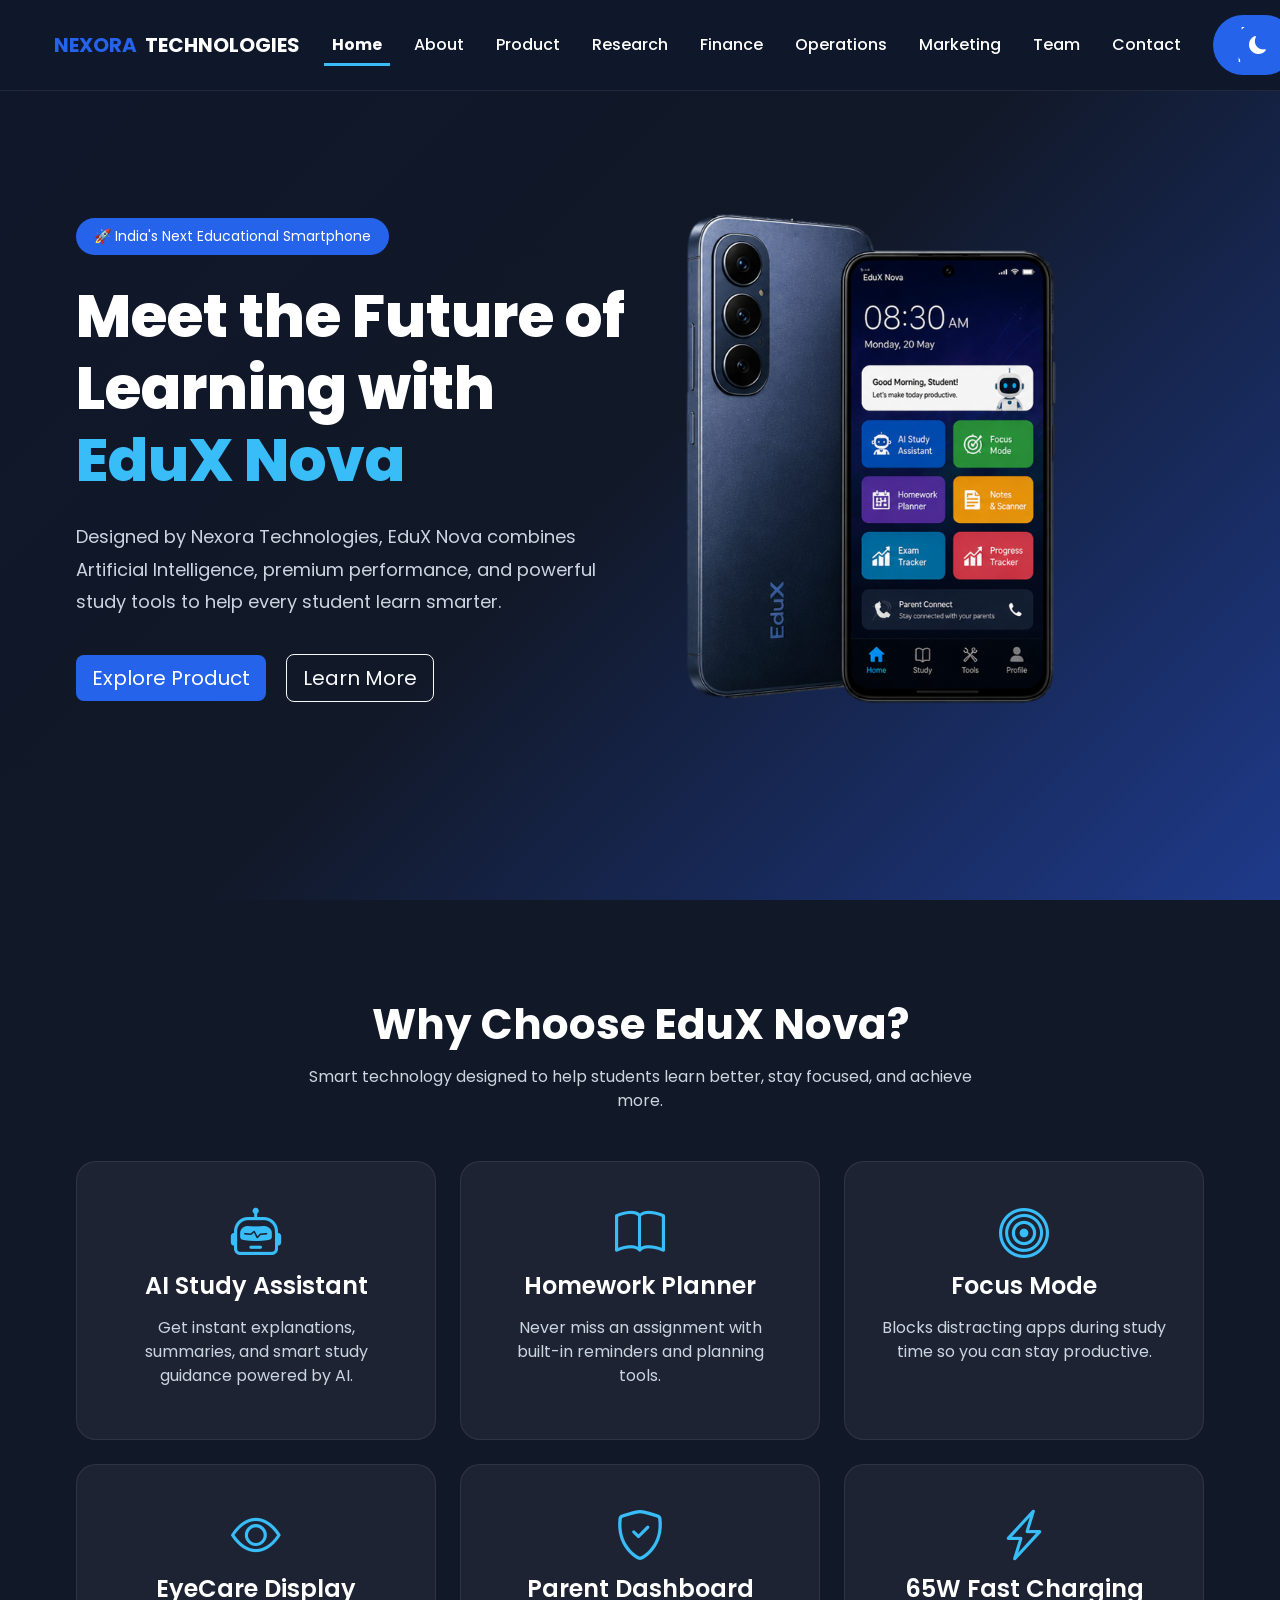
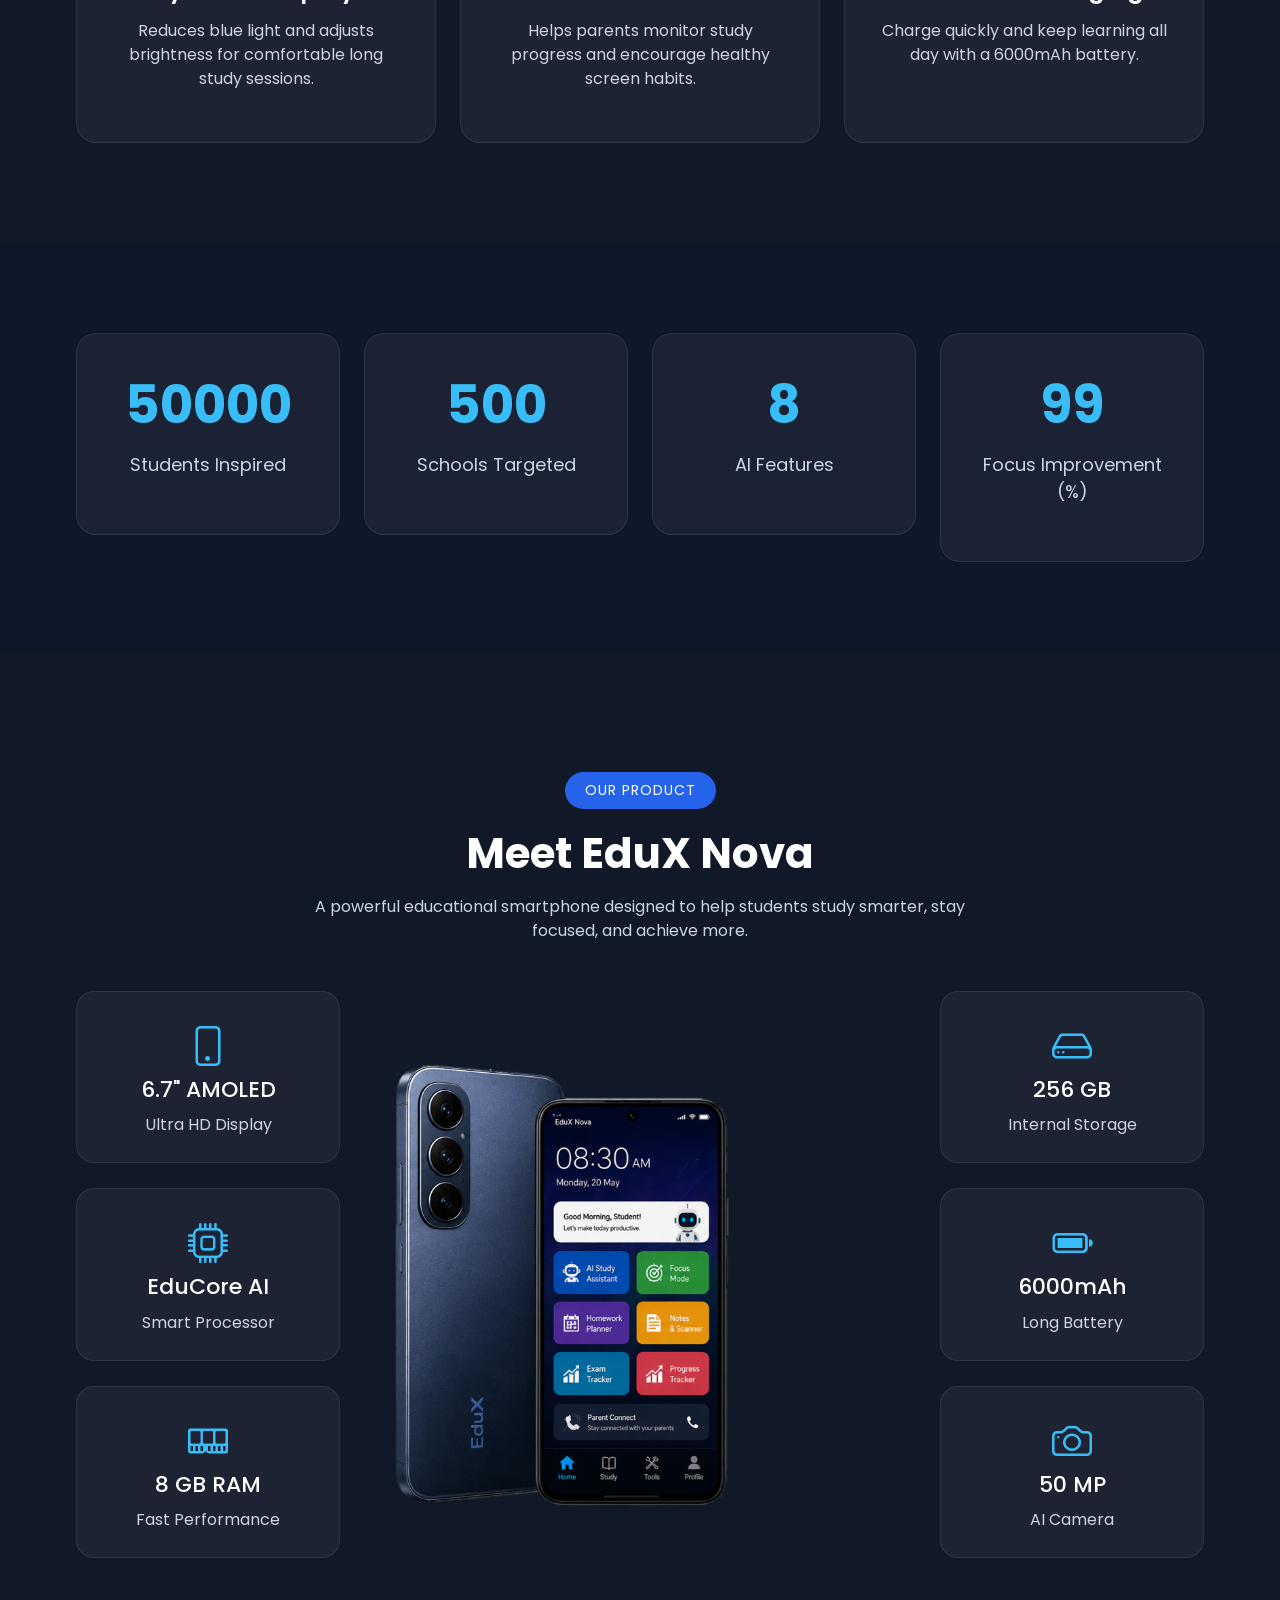
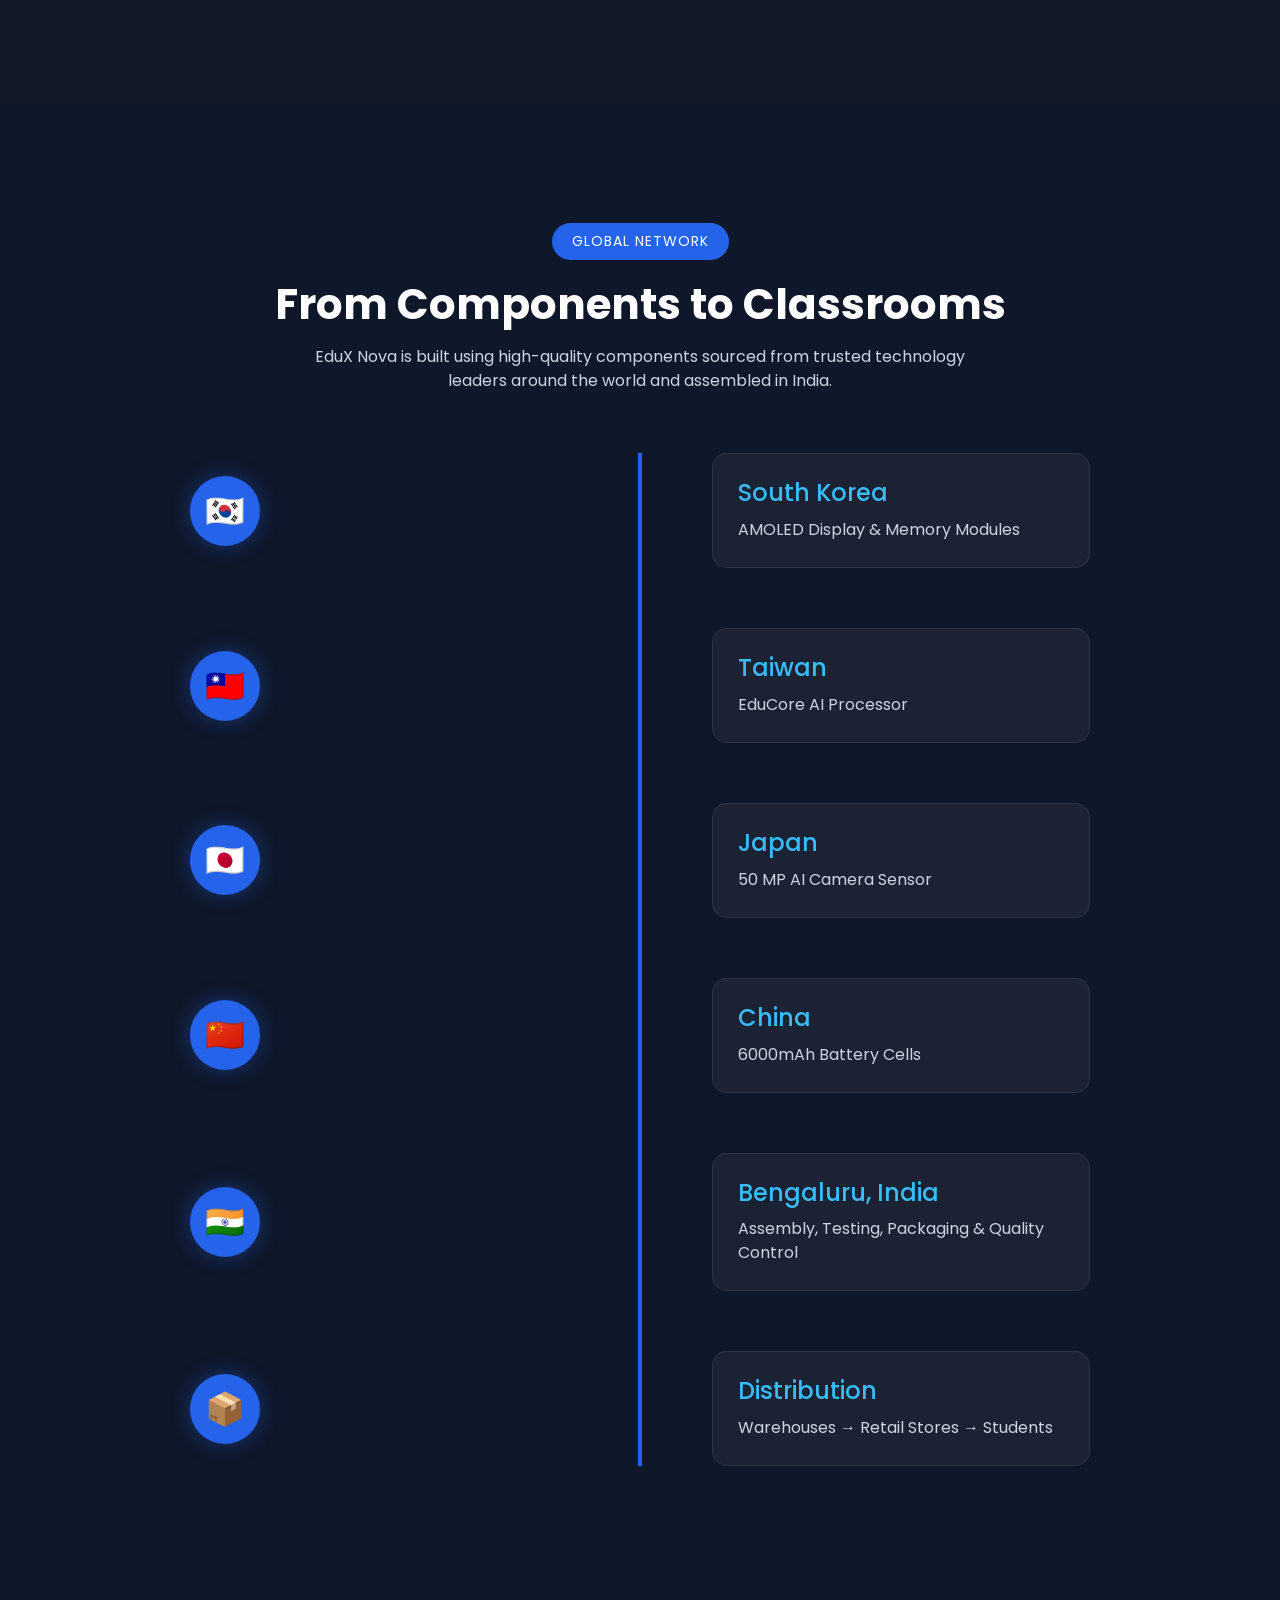
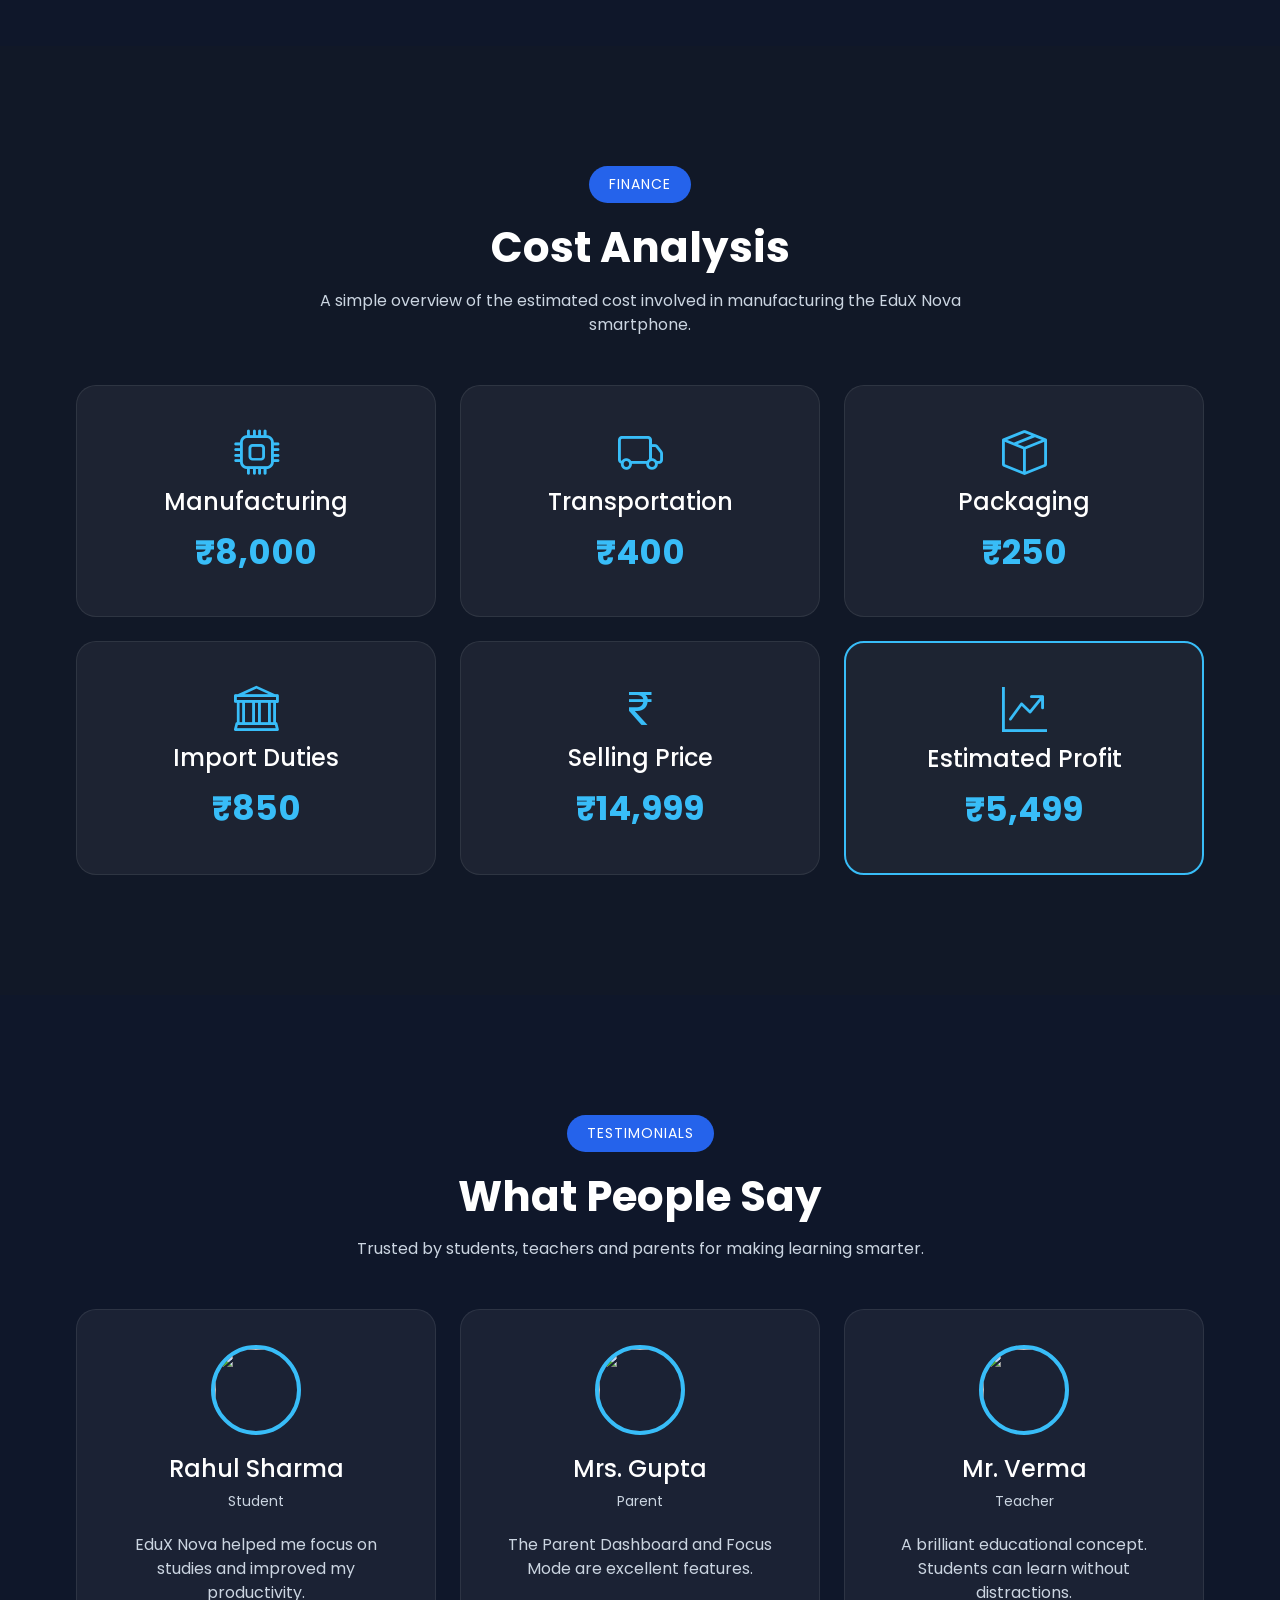
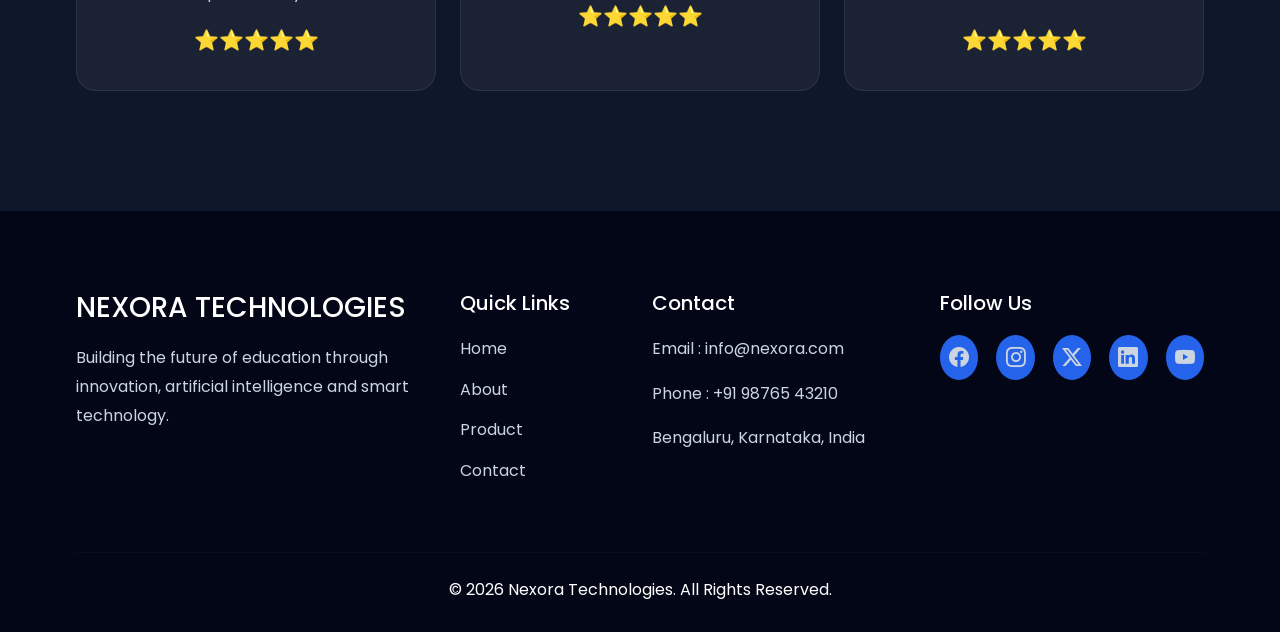
==== index.html @ 0e8fbbfc "First Commit By K" ====
<!DOCTYPE html>
<html lang="en">

<head>
    <meta charset="UTF-8">
    <meta name="viewport" content="width=device-width, initial-scale=1.0">

    <title>Nexora Technologies | EduX Nova</title>

    <!-- Bootstrap CSS -->
    <link href="https://cdn.jsdelivr.net/npm/bootstrap@5.3.6/dist/css/bootstrap.min.css" rel="stylesheet">

    <!-- Google Fonts -->
    <link rel="preconnect" href="https://fonts.googleapis.com">
    <link rel="preconnect" href="https://fonts.gstatic.com" crossorigin>

    <link href="https://fonts.googleapis.com/css2?family=Inter:wght@300;400;500;600;700&family=Poppins:wght@300;400;500;600;700;800&display=swap" rel="stylesheet">

    <!-- Bootstrap Icons -->
    <link rel="stylesheet"
        href="https://cdn.jsdelivr.net/npm/bootstrap-icons@1.11.3/font/bootstrap-icons.min.css">

    <!-- CSS Files -->
    <link rel="stylesheet" href="css/style.css">
    <link rel="stylesheet" href="css/animations.css">
    <link rel="stylesheet" href="css/responsive.css">

</head>

<body>
<!-- ================= LOADER ================= -->

<div id="loader">

    <div class="loader-content">

        <div class="loader-circle"></div>

        <h2>NEXORA</h2>

        <p>Loading Innovation...</p>

    </div>

</div>


<!-- ================= NAVBAR ================= -->

<nav class="navbar navbar-expand-lg navbar-dark fixed-top custom-navbar">

    <div class="container">

        <!-- Company Logo -->
        <a class="navbar-brand fw-bold" href="#">
            <span class="logo-blue">NEXORA</span>
            <span class="logo-white">TECHNOLOGIES</span>
        </a>

        <!-- Mobile Menu Button -->
        <button class="navbar-toggler" type="button"
            data-bs-toggle="collapse"
            data-bs-target="#navbarNav">

            <span class="navbar-toggler-icon"></span>

        </button>

        <!-- Navigation Links -->
        <div class="collapse navbar-collapse" id="navbarNav">

            <ul class="navbar-nav ms-auto align-items-lg-center">

                <li class="nav-item">
                    <a class="nav-link active" href="#">Home</a>
                </li>

                <li class="nav-item">
                    <a class="nav-link" href="about.html">About</a>
                </li>

                <li class="nav-item">
                    <a class="nav-link" href="product.html">Product</a>
                </li>

                <li class="nav-item">
                    <a class="nav-link" href="research.html">Research</a>
                </li>

                <li class="nav-item">
                    <a class="nav-link" href="finance.html">Finance</a>
                </li>

                <li class="nav-item">
                    <a class="nav-link" href="operations.html">Operations</a>
                </li>

                <li class="nav-item">
                    <a class="nav-link" href="marketing.html">Marketing</a>
                </li>

                <li class="nav-item">
                    <a class="nav-link" href="team.html">Team</a>
                </li>

                <li class="nav-item">
                    <a class="nav-link" href="contact.html">Contact</a>
                </li>

                <!-- Buy Button -->

                <li class="nav-item ms-lg-3">

                    <a href="contact.html" class="btn btn-primary px-4 rounded-pill">Buy Now</a>

                </li>

            </ul>

        </div>

    </div>

    <button id="themeToggle" class="theme-toggle">
    <i class="bi bi-moon-fill"></i>
</button>

</nav>

<!-- ================= HERO SECTION ================= -->

<section class="hero">

    <div class="container">

        <div class="row align-items-center">

            <!-- Left Content -->

            <div class="col-lg-6">

                <span class="hero-badge">
                    🚀 India's Next Educational Smartphone
                </span>

                <h1 class="hero-title">
                    Meet the Future of Learning with
                    <span>EduX Nova</span>
                </h1>

                <p class="hero-text">

                    Designed by Nexora Technologies,
                    EduX Nova combines Artificial Intelligence,
                    premium performance, and powerful study tools
                    to help every student learn smarter.

                </p>

                <div class="hero-buttons">

                    <a href="product.html" class="btn btn-primary btn-lg me-3">
                        Explore Product
                    </a>

                    <a href="about.html" class="btn btn-outline-light btn-lg">
                        Learn More
                    </a>

                </div>

            </div>

            <!-- Right Content -->

            <div class="col-lg-6 text-center">

                <img src="images/phone.png"
                     class="hero-phone"
                     alt="EduX Nova">

            </div>

        </div>

    </div>

</section>
<!-- ================= FEATURES SECTION ================= -->

<section class="features">

    <div class="container">

        <div class="text-center mb-5">

            <h2 class="section-title">Why Choose EduX Nova?</h2>

            <p class="section-subtitle">
                Smart technology designed to help students learn better, stay focused, and achieve more.
            </p>

        </div>

        <div class="row g-4">

            <div class="col-md-4">
                <div class="feature-card">
                    <i class="bi bi-robot feature-icon"></i>
                    <h4>AI Study Assistant</h4>
                    <p>Get instant explanations, summaries, and smart study guidance powered by AI.</p>
                </div>
            </div>

            <div class="col-md-4">
                <div class="feature-card">
                    <i class="bi bi-book feature-icon"></i>
                    <h4>Homework Planner</h4>
                    <p>Never miss an assignment with built-in reminders and planning tools.</p>
                </div>
            </div>

            <div class="col-md-4">
                <div class="feature-card">
                    <i class="bi bi-bullseye feature-icon"></i>
                    <h4>Focus Mode</h4>
                    <p>Blocks distracting apps during study time so you can stay productive.</p>
                </div>
            </div>

            <div class="col-md-4">
                <div class="feature-card">
                    <i class="bi bi-eye feature-icon"></i>
                    <h4>EyeCare Display</h4>
                    <p>Reduces blue light and adjusts brightness for comfortable long study sessions.</p>
                </div>
            </div>

            <div class="col-md-4">
                <div class="feature-card">
                    <i class="bi bi-shield-check feature-icon"></i>
                    <h4>Parent Dashboard</h4>
                    <p>Helps parents monitor study progress and encourage healthy screen habits.</p>
                </div>
            </div>

            <div class="col-md-4">
                <div class="feature-card">
                    <i class="bi bi-lightning-charge feature-icon"></i>
                    <h4>65W Fast Charging</h4>
                    <p>Charge quickly and keep learning all day with a 6000mAh battery.</p>
                </div>
            </div>

        </div>

    </div>

</section>
<!-- ================= STATISTICS ================= -->

<section class="statistics">

    <div class="container">

        <div class="row text-center">

            <div class="col-md-3">

                <div class="stat-card">

                    <h2 class="counter" data-target="50000">0</h2>

                    <p>Students Inspired</p>

                </div>

            </div>

            <div class="col-md-3">

                <div class="stat-card">

                    <h2 class="counter" data-target="500">0</h2>

                    <p>Schools Targeted</p>

                </div>

            </div>

            <div class="col-md-3">

                <div class="stat-card">

                    <h2 class="counter" data-target="8">0</h2>

                    <p>AI Features</p>

                </div>

            </div>

            <div class="col-md-3">

                <div class="stat-card">

                    <h2 class="counter" data-target="99">0</h2>

                    <p>Focus Improvement (%)</p>

                </div>

            </div>

        </div>

    </div>

</section>
<!-- ================= PRODUCT SHOWCASE ================= -->

<section class="product-showcase">

    <div class="container">

        <div class="text-center mb-5">

            <span class="section-tag">OUR PRODUCT</span>

            <h2 class="section-title">Meet EduX Nova</h2>

            <p class="section-subtitle">
                A powerful educational smartphone designed to help students
                study smarter, stay focused, and achieve more.
            </p>

        </div>

        <div class="row align-items-center">

            <!-- Left Specs -->

            <div class="col-lg-3">

                <div class="spec-card">
                    <i class="bi bi-phone"></i>
                    <h4>6.7" AMOLED</h4>
                    <p>Ultra HD Display</p>
                </div>

                <div class="spec-card">
                    <i class="bi bi-cpu"></i>
                    <h4>EduCore AI</h4>
                    <p>Smart Processor</p>
                </div>

                <div class="spec-card">
                    <i class="bi bi-memory"></i>
                    <h4>8 GB RAM</h4>
                    <p>Fast Performance</p>
                </div>

            </div>

            <!-- Phone -->

            <div class="col-lg-6 text-center">

                <img src="images/phone.png"
                     class="showcase-phone"
                     alt="EduX Nova">

            </div>

            <!-- Right Specs -->

            <div class="col-lg-3">

                <div class="spec-card">
                    <i class="bi bi-hdd"></i>
                    <h4>256 GB</h4>
                    <p>Internal Storage</p>
                </div>

                <div class="spec-card">
                    <i class="bi bi-battery-full"></i>
                    <h4>6000mAh</h4>
                    <p>Long Battery</p>
                </div>

                <div class="spec-card">
                    <i class="bi bi-camera"></i>
                    <h4>50 MP</h4>
                    <p>AI Camera</p>
                </div>

            </div>

        </div>

    </div>

</section>
<!-- ================= SUPPLY CHAIN ================= -->

<section class="supply-chain">

    <div class="container">

        <div class="text-center mb-5">

            <span class="section-tag">GLOBAL NETWORK</span>

            <h2 class="section-title">From Components to Classrooms</h2>

            <p class="section-subtitle">
                EduX Nova is built using high-quality components sourced from trusted technology leaders around the world and assembled in India.
            </p>

        </div>

        <div class="timeline">

            <div class="timeline-item">
                <div class="timeline-icon">🇰🇷</div>
                <div class="timeline-content">
                    <h4>South Korea</h4>
                    <p>AMOLED Display & Memory Modules</p>
                </div>
            </div>

            <div class="timeline-item">
                <div class="timeline-icon">🇹🇼</div>
                <div class="timeline-content">
                    <h4>Taiwan</h4>
                    <p>EduCore AI Processor</p>
                </div>
            </div>

            <div class="timeline-item">
                <div class="timeline-icon">🇯🇵</div>
                <div class="timeline-content">
                    <h4>Japan</h4>
                    <p>50 MP AI Camera Sensor</p>
                </div>
            </div>

            <div class="timeline-item">
                <div class="timeline-icon">🇨🇳</div>
                <div class="timeline-content">
                    <h4>China</h4>
                    <p>6000mAh Battery Cells</p>
                </div>
            </div>

            <div class="timeline-item">
                <div class="timeline-icon">🇮🇳</div>
                <div class="timeline-content">
                    <h4>Bengaluru, India</h4>
                    <p>Assembly, Testing, Packaging & Quality Control</p>
                </div>
            </div>

            <div class="timeline-item">
                <div class="timeline-icon">📦</div>
                <div class="timeline-content">
                    <h4>Distribution</h4>
                    <p>Warehouses → Retail Stores → Students</p>
                </div>
            </div>

        </div>

    </div>

</section>
<!-- ================= FINANCE DASHBOARD ================= -->

<section class="finance-dashboard">

    <div class="container">

        <div class="text-center mb-5">

            <span class="section-tag">FINANCE</span>

            <h2 class="section-title">Cost Analysis</h2>

            <p class="section-subtitle">
                A simple overview of the estimated cost involved in manufacturing the EduX Nova smartphone.
            </p>

        </div>

        <div class="row g-4">

            <div class="col-md-4">
                <div class="finance-card">
                    <i class="bi bi-cpu"></i>
                    <h4>Manufacturing</h4>
                    <h2>₹8,000</h2>
                </div>
            </div>

            <div class="col-md-4">
                <div class="finance-card">
                    <i class="bi bi-truck"></i>
                    <h4>Transportation</h4>
                    <h2>₹400</h2>
                </div>
            </div>

            <div class="col-md-4">
                <div class="finance-card">
                    <i class="bi bi-box-seam"></i>
                    <h4>Packaging</h4>
                    <h2>₹250</h2>
                </div>
            </div>

            <div class="col-md-4">
                <div class="finance-card">
                    <i class="bi bi-bank"></i>
                    <h4>Import Duties</h4>
                    <h2>₹850</h2>
                </div>
            </div>

            <div class="col-md-4">
                <div class="finance-card">
                    <i class="bi bi-currency-rupee"></i>
                    <h4>Selling Price</h4>
                    <h2>₹14,999</h2>
                </div>
            </div>

            <div class="col-md-4">
                <div class="finance-card profit-card">
                    <i class="bi bi-graph-up-arrow"></i>
                    <h4>Estimated Profit</h4>
                    <h2>₹5,499</h2>
                </div>
            </div>

        </div>

    </div>

</section>
<!-- ================= TESTIMONIALS ================= -->

<section class="testimonials">

    <div class="container">

        <div class="text-center mb-5">

            <span class="section-tag">TESTIMONIALS</span>

            <h2 class="section-title">What People Say</h2>

            <p class="section-subtitle">
                Trusted by students, teachers and parents for making learning smarter.
            </p>

        </div>

        <div class="row g-4">

            <div class="col-lg-4">

                <div class="testimonial-card">

                    <img src="https://i.pravatar.cc/150?img=12" alt="">

                    <h4>Rahul Sharma</h4>

                    <small>Student</small>

                    <p>

                        EduX Nova helped me focus on studies and improved my productivity.

                    </p>

                    <div class="rating">

                        ⭐⭐⭐⭐⭐

                    </div>

                </div>

            </div>

            <div class="col-lg-4">

                <div class="testimonial-card">

                    <img src="https://i.pravatar.cc/150?img=25" alt="">

                    <h4>Mrs. Gupta</h4>

                    <small>Parent</small>

                    <p>

                        The Parent Dashboard and Focus Mode are excellent features.

                    </p>

                    <div class="rating">

                        ⭐⭐⭐⭐⭐

                    </div>

                </div>

            </div>

            <div class="col-lg-4">

                <div class="testimonial-card">

                    <img src="https://i.pravatar.cc/150?img=32" alt="">

                    <h4>Mr. Verma</h4>

                    <small>Teacher</small>

                    <p>

                        A brilliant educational concept. Students can learn without distractions.

                    </p>

                    <div class="rating">

                        ⭐⭐⭐⭐⭐

                    </div>

                </div>

            </div>

        </div>

    </div>

</section>
<!-- ================= FOOTER ================= -->

<footer class="footer">

    <div class="container">

        <div class="row">

            <!-- Company -->

            <div class="col-lg-4">

                <h3>NEXORA TECHNOLOGIES</h3>

                <p>

                    Building the future of education through innovation,
                    artificial intelligence and smart technology.

                </p>

            </div>

            <!-- Quick Links -->

            <div class="col-lg-2">

                <h5>Quick Links</h5>

                <ul>

                    <li><a href="#">Home</a></li>
                    <li><a href="about.html">About</a></li>
                    <li><a href="product.html">Product</a></li>
                    <li><a href="contact.html">Contact</a></li>

                </ul>

            </div>

            <!-- Contact -->

            <div class="col-lg-3">

                <h5>Contact</h5>

                <p>Email : info@nexora.com</p>

                <p>Phone : +91 98765 43210</p>

                <p>Bengaluru, Karnataka, India</p>

            </div>

            <!-- Social -->

            <div class="col-lg-3">

                <h5>Follow Us</h5>

                <div class="social-icons">

                    <a href="#"><i class="bi bi-facebook"></i></a>

                    <a href="#"><i class="bi bi-instagram"></i></a>

                    <a href="#"><i class="bi bi-twitter-x"></i></a>

                    <a href="#"><i class="bi bi-linkedin"></i></a>

                    <a href="#"><i class="bi bi-youtube"></i></a>

                </div>

            </div>

        </div>

        <hr>

        <div class="text-center">

            © 2026 Nexora Technologies. All Rights Reserved.

        </div>

    </div>

</footer>



<button id="topBtn">

    <i class="bi bi-arrow-up"></i>

</button>
    <!-- Bootstrap JS -->
    <script src="https://cdn.jsdelivr.net/npm/bootstrap@5.3.6/dist/js/bootstrap.bundle.min.js"></script>

    <!-- JavaScript -->
    <script src="js/script.js"></script>
    <script src="js/darkmode.js"></script>
    <script src="js/counter.js"></script>

</body>


</html>
---- css/style.css ----
/* ===========================
   GLOBAL STYLES
=========================== */

*{
    margin:0;
    padding:0;
    box-sizing:border-box;
}

html{
    scroll-behavior:smooth;
}

body{
    font-family:'Poppins',sans-serif;
    background:#0F172A;
    color:white;
    overflow-x:hidden;
}

a{
    text-decoration:none;
}

ul{
    list-style:none;
}

img{
    max-width:100%;
    display:block;
}

section{
    padding:100px 0;
}

.container{
    width:90%;
    max-width:1200px;
    margin:auto;
}
/* ==========================
NAVBAR
========================== */

.custom-navbar{

    background:rgba(15,23,42,.90);

    backdrop-filter:blur(15px);

    transition:.4s;

    padding:15px 0;

    border-bottom:1px solid rgba(255,255,255,.08);

}

.logo-blue{

    color:#2563EB;

}

.logo-white{

    color:#fff;

    margin-left:4px;

}

.nav-link{

    color:white !important;

    margin-left:18px;

    font-weight:500;

    transition:.3s;

}

.nav-link:hover{

    color:#38BDF8 !important;

}

.btn-primary{

    background:#2563EB;

    border:none;

    transition:.3s;

}

.btn-primary:hover{

    background:#1D4ED8;

    transform:translateY(-2px);

}
/* ==========================
HERO SECTION
========================== */

.hero{

    min-height:100vh;

    display:flex;

    align-items:center;

    background:linear-gradient(
    135deg,
    #0F172A,
    #111827,
    #1E3A8A);

    padding-top:120px;

}

.hero-badge{

    display:inline-block;

    padding:8px 18px;

    background:#2563EB;

    border-radius:30px;

    font-size:14px;

    margin-bottom:25px;

}

.hero-title{

    font-size:60px;

    font-weight:800;

    line-height:1.2;

    margin-bottom:25px;

}

.hero-title span{

    color:#38BDF8;

}

.hero-text{

    color:#CBD5E1;

    font-size:18px;

    margin-bottom:35px;

    line-height:1.8;

}

.hero-phone{

    width:420px;

    animation:floatPhone 4s ease-in-out infinite;

}

@keyframes floatPhone{

    0%{

        transform:translateY(0);

    }

    50%{

        transform:translateY(-18px);

    }

    100%{

        transform:translateY(0);

    }

}
/* ==========================
FEATURES
========================== */

.features{

    background:#111827;

    padding:100px 0;

}

.section-title{

    font-size:42px;

    font-weight:700;

    margin-bottom:15px;

}

.section-subtitle{

    color:#CBD5E1;

    max-width:700px;

    margin:auto;

}

.feature-card{

    background:rgba(255,255,255,.05);

    border:1px solid rgba(255,255,255,.08);

    border-radius:20px;

    padding:35px;

    text-align:center;

    transition:.35s;

    height:100%;

}

.feature-card:hover{

    transform:translateY(-10px);

    border-color:#2563EB;

    box-shadow:0 15px 40px rgba(37,99,235,.30);

}

.feature-icon{

    font-size:50px;

    color:#38BDF8;

    margin-bottom:20px;

}

.feature-card h4{

    margin-bottom:15px;

    font-weight:600;

}

.feature-card p{

    color:#CBD5E1;

}
/* =======================
STATISTICS
======================= */

.statistics{

    background:#0F172A;

    padding:90px 0;

}

.stat-card{

    background:rgba(255,255,255,.05);

    border-radius:20px;

    padding:40px;

    transition:.35s;

    border:1px solid rgba(255,255,255,.08);

}

.stat-card:hover{

    transform:translateY(-10px);

    box-shadow:0 20px 40px rgba(37,99,235,.25);

}

.stat-card h2{

    font-size:52px;

    color:#38BDF8;

    font-weight:700;

}

.stat-card p{

    margin-top:15px;

    color:#CBD5E1;

    font-size:18px;

}
/* ==========================
PRODUCT SHOWCASE
========================== */

.product-showcase{

    background:#111827;

    padding:120px 0;

}

.section-tag{

    display:inline-block;

    background:#2563EB;

    color:white;

    padding:8px 20px;

    border-radius:30px;

    margin-bottom:20px;

    font-size:14px;

    letter-spacing:1px;

}

.showcase-phone{

    width:380px;

    animation:floatPhone 4s ease-in-out infinite;

}

.spec-card{

    background:rgba(255,255,255,.05);

    border:1px solid rgba(255,255,255,.08);

    border-radius:18px;

    padding:25px;

    margin-bottom:25px;

    text-align:center;

    transition:.35s;

}

.spec-card:hover{

    transform:translateY(-10px);

    box-shadow:0 20px 40px rgba(37,99,235,.25);

}

.spec-card i{

    font-size:40px;

    color:#38BDF8;

    margin-bottom:15px;

}

.spec-card h4{

    font-size:22px;

    margin-bottom:10px;

}

.spec-card p{

    color:#CBD5E1;

    margin:0;

}
/* ==========================
SUPPLY CHAIN
========================== */

.supply-chain{

    background:#0F172A;

    padding:120px 0;

}

.timeline{

    position:relative;

    margin-top:60px;

}

.timeline::before{

    content:"";

    position:absolute;

    left:35px;

    top:0;

    width:4px;

    height:100%;

    background:#2563EB;

}

.timeline-item{

    display:flex;

    align-items:center;

    margin-bottom:45px;

    position:relative;

}

.timeline-icon{

    width:70px;

    height:70px;

    border-radius:50%;

    background:#2563EB;

    display:flex;

    align-items:center;

    justify-content:center;

    font-size:32px;

    z-index:2;

    box-shadow:0 0 20px rgba(37,99,235,.4);

}

.timeline-content{

    margin-left:35px;

    background:rgba(255,255,255,.05);

    border:1px solid rgba(255,255,255,.08);

    border-radius:18px;

    padding:22px;

    width:100%;

    transition:.3s;

}

.timeline-content:hover{

    transform:translateX(10px);

    border-color:#38BDF8;

}

.timeline-content h4{

    color:#38BDF8;

    margin-bottom:10px;

}

.timeline-content p{

    color:#CBD5E1;

    margin:0;

}
/* ==========================
FINANCE DASHBOARD
========================== */

.finance-dashboard{

    background:#111827;

    padding:120px 0;

}

.finance-card{

    background:rgba(255,255,255,.05);

    border:1px solid rgba(255,255,255,.08);

    border-radius:20px;

    padding:35px;

    text-align:center;

    transition:.35s;

    height:100%;

}

.finance-card:hover{

    transform:translateY(-10px);

    box-shadow:0 20px 40px rgba(37,99,235,.25);

}

.finance-card i{

    font-size:45px;

    color:#38BDF8;

    margin-bottom:20px;

}

.finance-card h4{

    margin-bottom:15px;

}

.finance-card h2{

    color:#38BDF8;

    font-size:34px;

    font-weight:700;

}

.profit-card{

    border:2px solid #38BDF8;

}
/* ==========================
TESTIMONIALS
========================== */

.testimonials{

    background:#0F172A;

    padding:120px 0;

}

.testimonial-card{

    background:rgba(255,255,255,.05);

    border-radius:20px;

    border:1px solid rgba(255,255,255,.08);

    padding:35px;

    text-align:center;

    transition:.35s;

    height:100%;

}

.testimonial-card:hover{

    transform:translateY(-12px);

    box-shadow:0 20px 40px rgba(37,99,235,.25);

}

.testimonial-card img{

    width:90px;

    height:90px;

    border-radius:50%;

    margin:auto;

    margin-bottom:20px;

    border:4px solid #38BDF8;

}

.testimonial-card h4{

    margin-bottom:5px;

}

.testimonial-card small{

    color:#CBD5E1;

}

.testimonial-card p{

    margin-top:20px;

    color:#CBD5E1;

}

.rating{

    margin-top:20px;

    font-size:20px;

}
/* ==========================
FOOTER
========================== */

.footer{

    background:#020617;

    padding:70px 0 25px;

}

.footer h3,
.footer h5{

    margin-bottom:20px;

}

.footer p,
.footer li{

    color:#CBD5E1;

    line-height:1.8;

}

.footer ul{

    padding:0;

}

.footer li{

    list-style:none;

    margin-bottom:12px;

}

.footer a{

    color:#CBD5E1;

    text-decoration:none;

    transition:.3s;

}

.footer a:hover{

    color:#38BDF8;

}

.social-icons{

    display:flex;

    gap:18px;

    margin-top:20px;

}

.social-icons a{

    width:45px;

    height:45px;

    border-radius:50%;

    background:#2563EB;

    display:flex;

    justify-content:center;

    align-items:center;

    font-size:20px;

    transition:.35s;

}

.social-icons a:hover{

    transform:translateY(-8px);

    background:#38BDF8;

}

.footer hr{

    margin:40px 0 20px;

    border-color:rgba(255,255,255,.08);

}
/* ==========================
BACK TO TOP
========================== */

#topBtn{

    position:fixed;

    bottom:30px;

    right:30px;

    width:55px;

    height:55px;

    border:none;

    border-radius:50%;

    background:#2563EB;

    color:white;

    font-size:22px;

    cursor:pointer;

    display:none;

    z-index:999;

    transition:.35s;

}

#topBtn:hover{

    background:#38BDF8;

}
/* ==========================
LOADER
========================== */

#loader{

    position:fixed;

    width:100%;

    height:100vh;

    background:#020617;

    display:flex;

    justify-content:center;

    align-items:center;

    z-index:99999;

}

.loader-content{

    text-align:center;

}

.loader-circle{

    width:80px;

    height:80px;

    border:6px solid rgba(255,255,255,.2);

    border-top:6px solid #38BDF8;

    border-radius:50%;

    animation:spin 1s linear infinite;

    margin:auto;

    margin-bottom:25px;

}

.loader-content h2{

    color:white;

    letter-spacing:4px;

}

.loader-content p{

    color:#CBD5E1;

}

@keyframes spin{

    100%{

        transform:rotate(360deg);

    }

}
/* ==========================
THEME TOGGLE
========================== */

.theme-toggle{

    width:45px;

    height:45px;

    border:none;

    border-radius:50%;

    background:#2563EB;

    color:white;

    cursor:pointer;

    transition:.3s;

    font-size:18px;

}

.theme-toggle:hover{

    transform:rotate(180deg);

    background:#38BDF8;

}

body{

    transition:background .4s,color .4s;

}

body.light-mode{

    background:#F8FAFC;

    color:#111827;

}

body.light-mode .navbar{

    background:white;

}

body.light-mode .hero,

body.light-mode .features,

body.light-mode .statistics,

body.light-mode .product-showcase,

body.light-mode .supply-chain,

body.light-mode .finance-dashboard,

body.light-mode .testimonials{

    background:#F8FAFC;

}

body.light-mode .feature-card,

body.light-mode .spec-card,

body.light-mode .finance-card,

body.light-mode .testimonial-card,

body.light-mode .timeline-content{

    background:white;

    color:#111827;

}

body.light-mode p,

body.light-mode .section-subtitle{

    color:#475569;

}



/* ==========================
NAVBAR
========================== */

.navbar{

    background:#0F172A;

    padding:15px 0;

}

.navbar .nav-link{

    color:#E2E8F0;

    font-weight:500;

    margin:0 8px;

    transition:0.3s;

}

.navbar .nav-link:hover{

    color:#38BDF8;

}

.navbar .nav-link.active{

    color:#38BDF8;

    font-weight:700;

    border-bottom:3px solid #38BDF8;

    padding-bottom:6px;

}
/* ==========================
ABOUT HERO
========================== */

.about-hero{

padding:180px 0 120px;

background:linear-gradient(135deg,#0F172A,#1E3A8A);

text-align:center;

}

.about-hero h1{

font-size:60px;

font-weight:800;

margin-bottom:20px;

}

.about-hero p{

max-width:800px;

margin:auto;

font-size:20px;

color:#CBD5E1;

}

/* ==========================
COMPANY STORY
========================== */

.company-story{

    padding:120px 0;

    background:#111827;

}

.company-story img{

    border-radius:20px;

    transition:.4s;

}

.company-story img:hover{

    transform:scale(1.03);

}

.company-story p{

    color:#CBD5E1;

    line-height:1.9;

    font-size:18px;

}
/* ==========================
VISION & MISSION
========================== */

.vision-mission{

    padding:120px 0;

    background:#0F172A;

}

.vm-card{

    background:rgba(255,255,255,.05);

    border:1px solid rgba(255,255,255,.08);

    border-radius:20px;

    padding:40px;

    text-align:center;

    height:100%;

    transition:.35s;

}

.vm-card:hover{

    transform:translateY(-10px);

    box-shadow:0 20px 40px rgba(37,99,235,.25);

}

.vm-card i{

    font-size:50px;

    color:#38BDF8;

    margin-bottom:20px;

}

.vm-card p{

    color:#CBD5E1;

}
/* ==========================
CORE VALUES
========================== */

.core-values{

    padding:120px 0;

    background:#111827;

}

.value-card{

    background:rgba(255,255,255,.05);

    border:1px solid rgba(255,255,255,.08);

    border-radius:20px;

    padding:35px;

    text-align:center;

    height:100%;

    transition:.35s;

}

.value-card:hover{

    transform:translateY(-10px);

    box-shadow:0 20px 40px rgba(37,99,235,.25);

}

.value-card i{

    font-size:48px;

    color:#38BDF8;

    margin-bottom:20px;

}

.value-card h4{

    margin-bottom:15px;

}

.value-card p{

    color:#CBD5E1;

    line-height:1.8;

}
/* ==========================
COMPANY TIMELINE
========================== */

.company-timeline{

    padding:120px 0;

    background:#0F172A;

}

.timeline{

    position:relative;

    max-width:900px;

    margin:auto;

}

.timeline::before{

    content:"";

    position:absolute;

    left:50%;

    width:4px;

    background:#2563EB;

    top:0;

    bottom:0;

    transform:translateX(-50%);

}

.timeline-item{

    display:flex;

    justify-content:space-between;

    align-items:center;

    margin:60px 0;

}

.timeline-year{

    width:160px;

    text-align:center;

    font-weight:700;

    color:#38BDF8;

}

.timeline-content{

    width:42%;

    background:rgba(255,255,255,.05);

    padding:25px;

    border-radius:15px;

    border:1px solid rgba(255,255,255,.08);

}

.timeline-content p{

    color:#CBD5E1;

}
/* ==========================
PREMIUM VISION & MISSION
========================== */

.vision-mission{

    padding:120px 0;

    background:#0F172A;

}

.vm-card{

    background:rgba(255,255,255,.05);

    border:1px solid rgba(255,255,255,.08);

    border-radius:20px;

    padding:40px;

    height:100%;

    transition:.35s;

}

.vm-card:hover{

    transform:translateY(-10px);

    box-shadow:0 20px 40px rgba(37,99,235,.25);

}

.vm-icon{

    font-size:55px;

    color:#38BDF8;

    margin-bottom:20px;

}

.vm-card h3{

    margin-bottom:20px;

}

.vm-card p{

    color:#CBD5E1;

    line-height:1.8;

}

.vm-list{

    margin-top:25px;

    padding-left:20px;

}

.vm-list li{

    margin-bottom:12px;

    color:#E2E8F0;

}

.goal-card{

    background:rgba(255,255,255,.05);

    border-radius:18px;

    padding:30px;

    text-align:center;

    height:100%;

    border:1px solid rgba(255,255,255,.08);

    transition:.3s;

}

.goal-card:hover{

    transform:translateY(-8px);

}

.goal-card i{

    font-size:45px;

    color:#38BDF8;

    margin-bottom:15px;

}

.goal-card p{

    color:#CBD5E1;

}

.objective-box{

    background:rgba(255,255,255,.05);

    border-radius:15px;

    padding:30px;

    border:1px solid rgba(255,255,255,.08);

}

.objective-box h2{

    color:#38BDF8;

    font-size:42px;

    font-weight:700;

}

.objective-box p{

    color:#CBD5E1;

    margin-top:10px;

}
/* ==========================
LEADERSHIP TEAM
========================== */

.leadership{

    padding:120px 0;

    background:#111827;

}

.leader-card{

    background:rgba(255,255,255,.05);

    border:1px solid rgba(255,255,255,.08);

    border-radius:20px;

    text-align:center;

    padding:35px;

    transition:.35s;

    height:100%;

}

.leader-card:hover{

    transform:translateY(-10px);

    box-shadow:0 20px 40px rgba(37,99,235,.25);

}

.leader-img{

    width:130px;

    height:130px;

    border-radius:50%;

    object-fit:cover;

    border:4px solid #2563EB;

    margin-bottom:20px;

}

.leader-card span{

    display:block;

    color:#38BDF8;

    margin-bottom:15px;

    font-weight:600;

}

.leader-card p{

    color:#CBD5E1;

    line-height:1.8;

}
/* ==========================
ACHIEVEMENTS
========================== */

.achievements{

    padding:120px 0;

    background:#0F172A;

}

.achievement-card{

    background:rgba(255,255,255,.05);

    border:1px solid rgba(255,255,255,.08);

    border-radius:20px;

    text-align:center;

    padding:35px;

    transition:.35s;

    height:100%;

}

.achievement-card:hover{

    transform:translateY(-10px);

    box-shadow:0 20px 40px rgba(37,99,235,.25);

}

.achievement-card i{

    font-size:48px;

    color:#38BDF8;

    margin-bottom:20px;

}

.achievement-card h2{

    color:#38BDF8;

    font-size:42px;

    font-weight:700;

}

.achievement-card p{

    color:#CBD5E1;

}
/* ==========================
FOOTER
========================== */

.footer{

    background:#020617;

    padding:80px 0 30px;

}

.footer-logo{

    color:#38BDF8;

    font-weight:700;

    margin-bottom:20px;

}

.footer p{

    color:#CBD5E1;

    line-height:1.8;

}

.footer h5{

    margin-bottom:20px;

    color:white;

}

.footer-links{

    list-style:none;

    padding:0;

}

.footer-links li{

    margin-bottom:12px;

}

.footer-links a{

    text-decoration:none;

    color:#CBD5E1;

    transition:.3s;

}

.footer-links a:hover{

    color:#38BDF8;

    padding-left:8px;

}

.footer-social{

    display:flex;

    gap:15px;

}

.footer-social a{

    width:45px;

    height:45px;

    border-radius:50%;

    background:#2563EB;

    color:white;

    display:flex;

    align-items:center;

    justify-content:center;

    text-decoration:none;

    font-size:20px;

    transition:.35s;

}

.footer-social a:hover{

    transform:translateY(-8px);

    background:#38BDF8;

}

.footer hr{

    margin:50px 0 25px;

    border-color:rgba(255,255,255,.1);

}

.footer-bottom{

    display:flex;

    justify-content:space-between;

    align-items:center;

    flex-wrap:wrap;

}

.footer-bottom p{

    margin:0;

    color:#94A3B8;

}
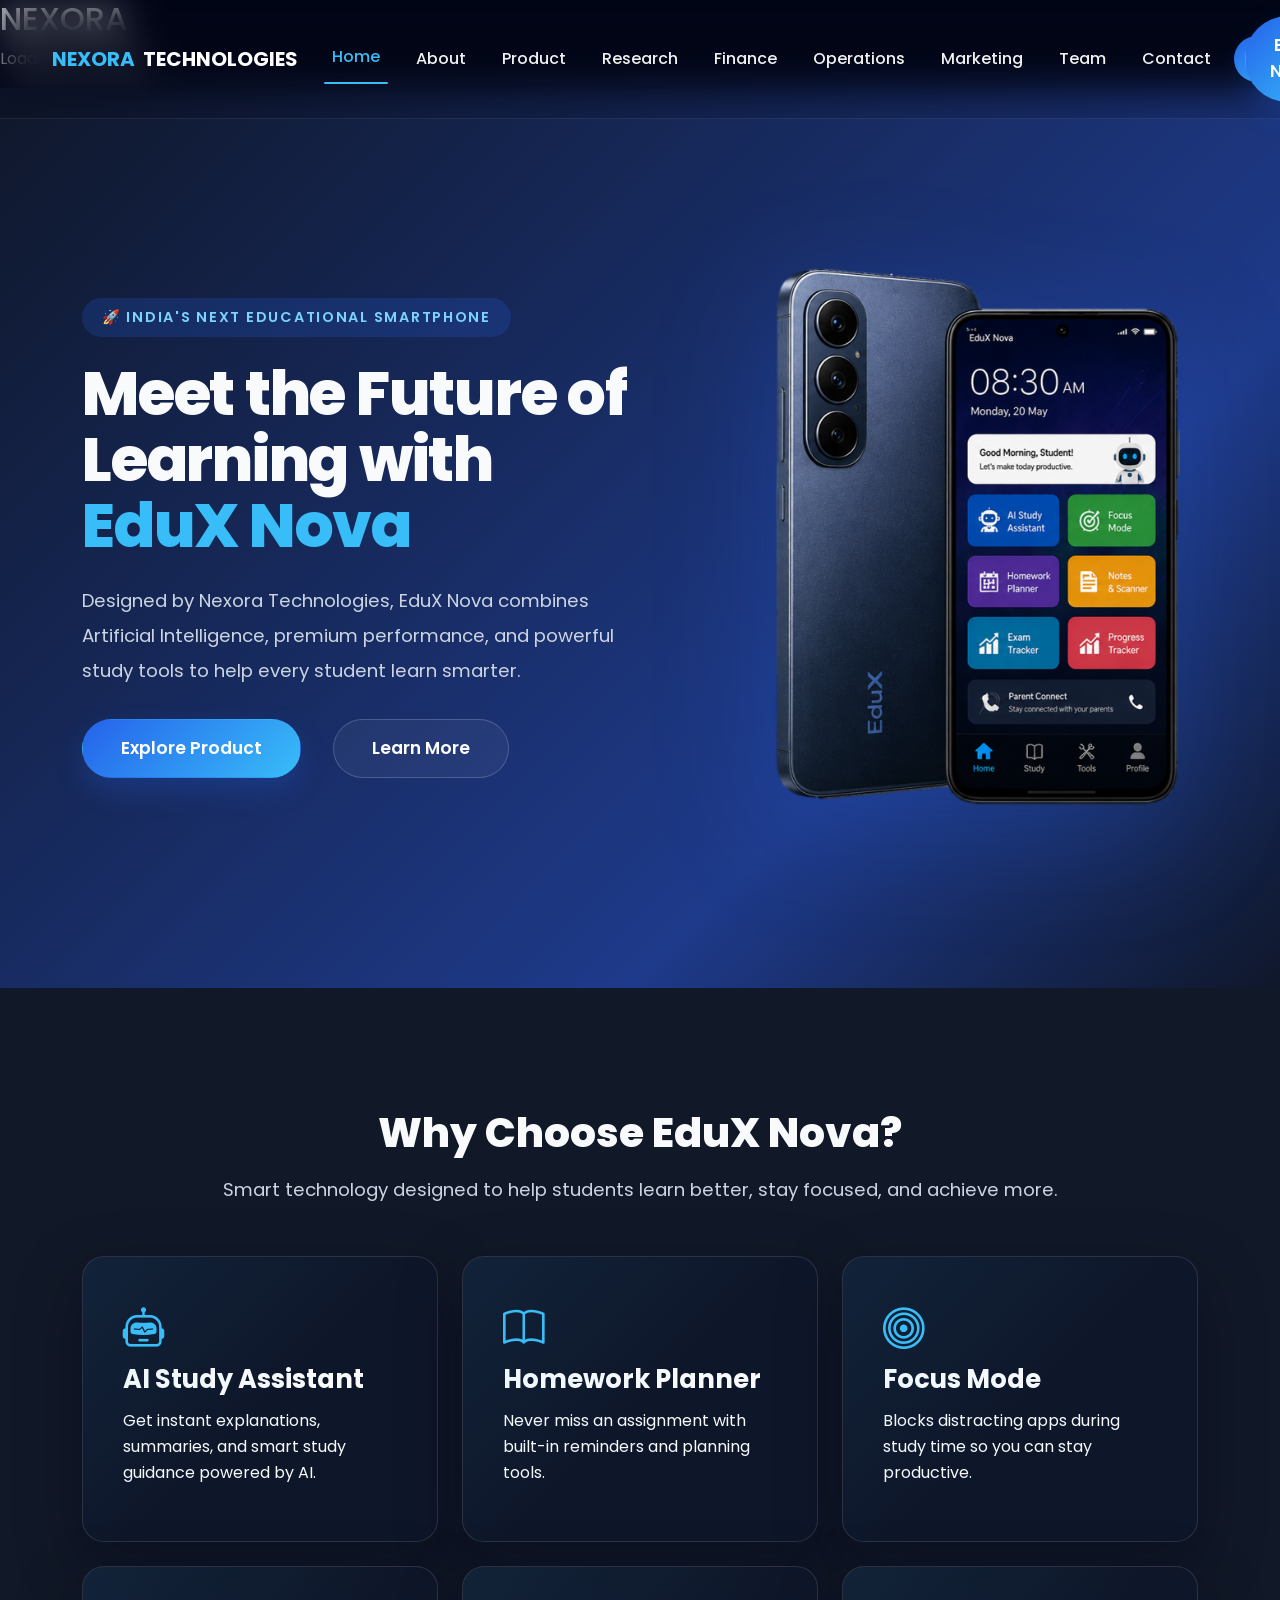
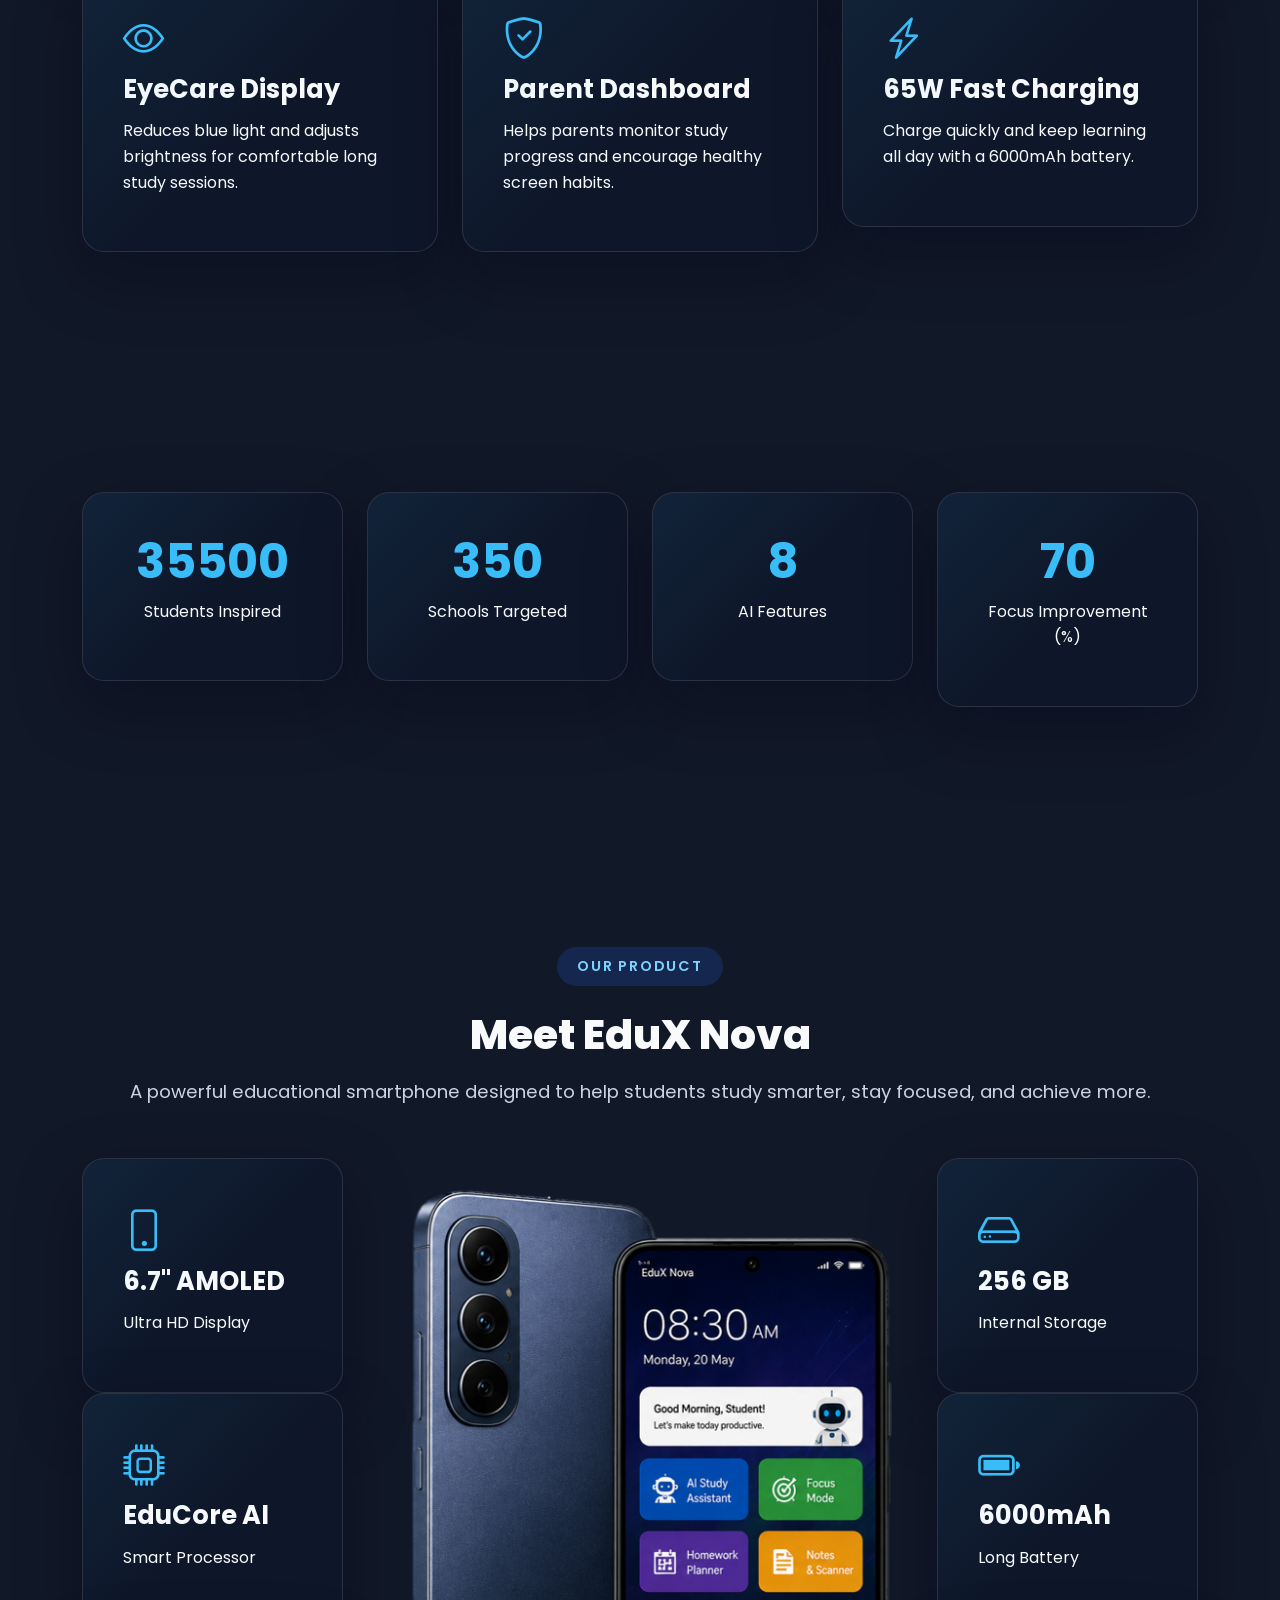
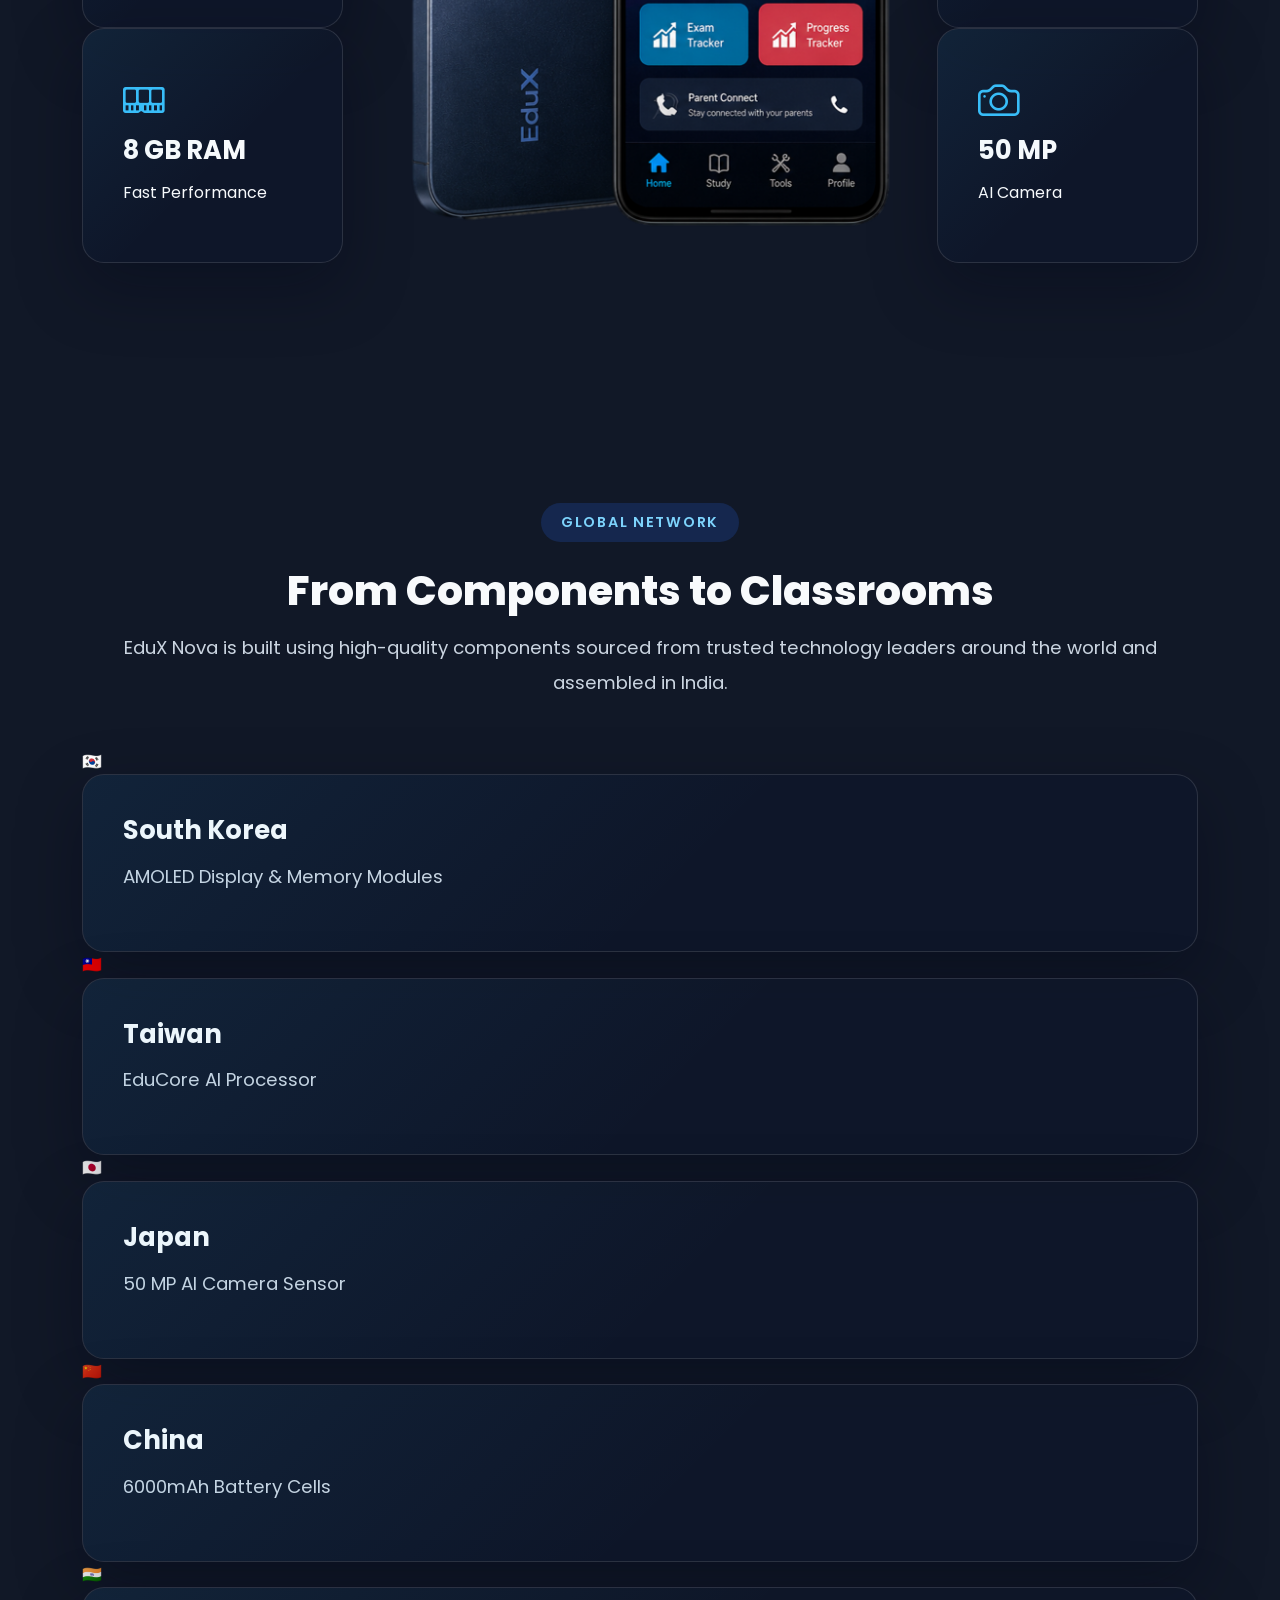
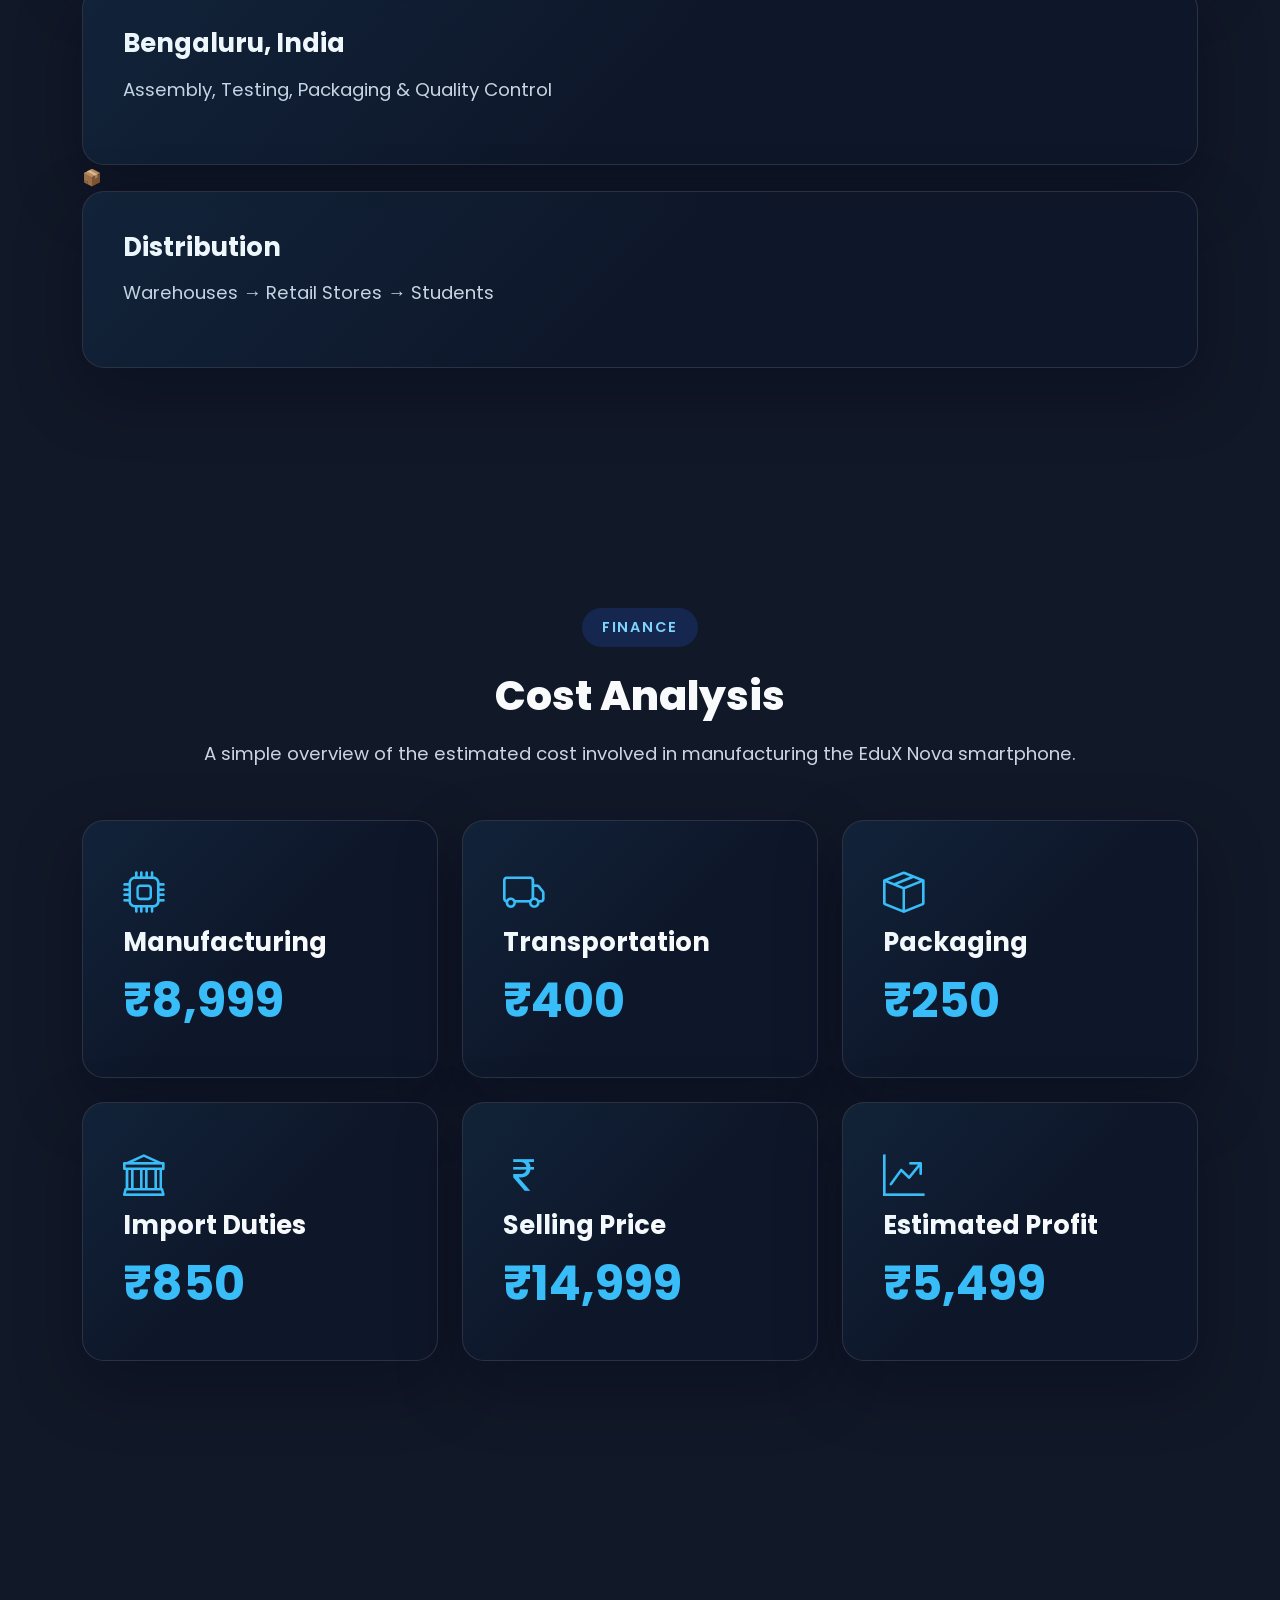
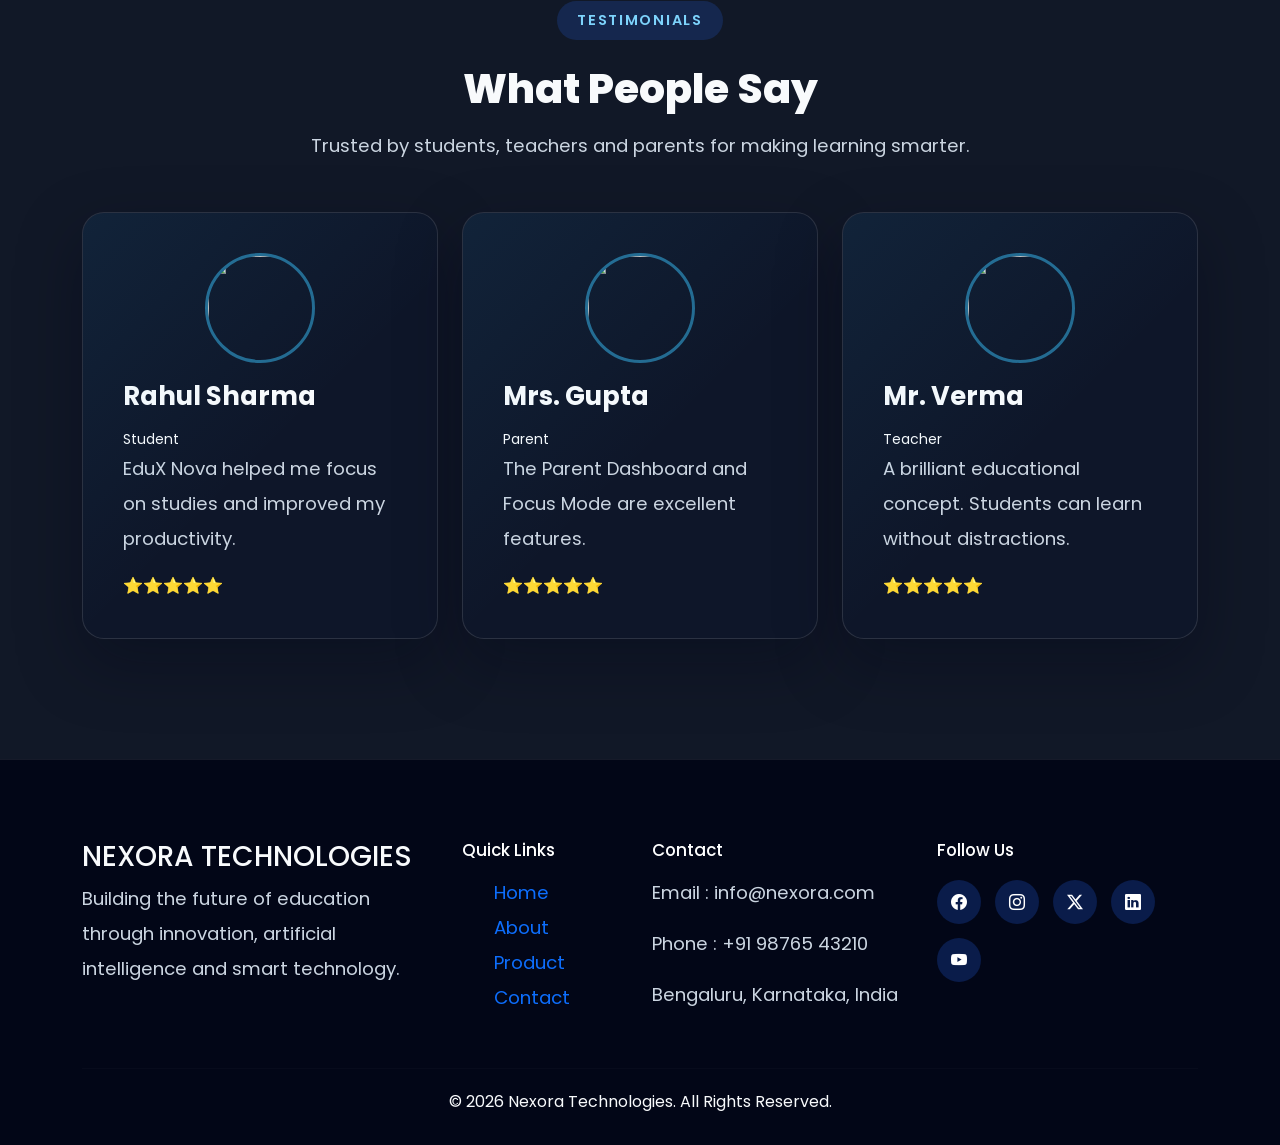
==== commit af9ac9ae: "Style of Pages" ====
--- a/index.html
+++ b/index.html
@@ -499,7 +499,7 @@
                 <div class="finance-card">
                     <i class="bi bi-cpu"></i>
                     <h4>Manufacturing</h4>
-                    <h2>₹8,000</h2>
+                    <h2>₹8,999</h2>
                 </div>
             </div>
 
--- a/css/style.css
+++ b/css/style.css
@@ -2,1746 +2,915 @@
    GLOBAL STYLES
 =========================== */
 
-*{
-    margin:0;
-    padding:0;
-    box-sizing:border-box;
-}
-
-html{
-    scroll-behavior:smooth;
-}
-
-body{
-    font-family:'Poppins',sans-serif;
-    background:#0F172A;
-    color:white;
-    overflow-x:hidden;
-}
-
-a{
-    text-decoration:none;
-}
-
-ul{
-    list-style:none;
-}
-
-img{
-    max-width:100%;
-    display:block;
-}
-
-section{
-    padding:100px 0;
-}
-
-.container{
-    width:90%;
-    max-width:1200px;
-    margin:auto;
-}
-/* ==========================
-NAVBAR
-========================== */
-
-.custom-navbar{
-
-    background:rgba(15,23,42,.90);
-
-    backdrop-filter:blur(15px);
-
-    transition:.4s;
-
-    padding:15px 0;
-
-    border-bottom:1px solid rgba(255,255,255,.08);
-
-}
-
-.logo-blue{
-
-    color:#2563EB;
-
-}
-
-.logo-white{
-
-    color:#fff;
-
-    margin-left:4px;
-
-}
-
-.nav-link{
-
-    color:white !important;
-
-    margin-left:18px;
-
-    font-weight:500;
-
-    transition:.3s;
-
-}
-
-.nav-link:hover{
-
-    color:#38BDF8 !important;
-
-}
-
-.btn-primary{
-
-    background:#2563EB;
-
-    border:none;
-
-    transition:.3s;
-
-}
-
-.btn-primary:hover{
-
-    background:#1D4ED8;
-
-    transform:translateY(-2px);
-
-}
-/* ==========================
-HERO SECTION
-========================== */
-
-.hero{
-
-    min-height:100vh;
-
-    display:flex;
-
-    align-items:center;
-
-    background:linear-gradient(
-    135deg,
-    #0F172A,
-    #111827,
-    #1E3A8A);
-
-    padding-top:120px;
-
-}
-
-.hero-badge{
-
-    display:inline-block;
-
-    padding:8px 18px;
-
-    background:#2563EB;
-
-    border-radius:30px;
-
-    font-size:14px;
-
-    margin-bottom:25px;
-
-}
-
-.hero-title{
-
-    font-size:60px;
-
-    font-weight:800;
-
-    line-height:1.2;
-
-    margin-bottom:25px;
-
-}
-
-.hero-title span{
-
-    color:#38BDF8;
-
-}
-
-.hero-text{
-
-    color:#CBD5E1;
-
-    font-size:18px;
-
-    margin-bottom:35px;
-
-    line-height:1.8;
-
-}
-
-.hero-phone{
-
-    width:420px;
-
-    animation:floatPhone 4s ease-in-out infinite;
-
-}
-
-@keyframes floatPhone{
-
-    0%{
-
-        transform:translateY(0);
-
-    }
-
-    50%{
-
-        transform:translateY(-18px);
-
-    }
-
-    100%{
-
-        transform:translateY(0);
-
-    }
-
-}
-/* ==========================
-FEATURES
-========================== */
-
-.features{
-
-    background:#111827;
-
-    padding:100px 0;
-
-}
-
-.section-title{
-
-    font-size:42px;
-
-    font-weight:700;
-
-    margin-bottom:15px;
-
-}
-
-.section-subtitle{
-
-    color:#CBD5E1;
-
-    max-width:700px;
-
-    margin:auto;
-
-}
-
-.feature-card{
-
-    background:rgba(255,255,255,.05);
-
-    border:1px solid rgba(255,255,255,.08);
-
-    border-radius:20px;
-
-    padding:35px;
-
-    text-align:center;
-
-    transition:.35s;
-
-    height:100%;
-
-}
-
-.feature-card:hover{
-
-    transform:translateY(-10px);
-
-    border-color:#2563EB;
-
-    box-shadow:0 15px 40px rgba(37,99,235,.30);
-
-}
-
-.feature-icon{
-
-    font-size:50px;
-
-    color:#38BDF8;
-
-    margin-bottom:20px;
-
-}
-
-.feature-card h4{
-
-    margin-bottom:15px;
-
-    font-weight:600;
-
-}
-
-.feature-card p{
-
-    color:#CBD5E1;
-
-}
-/* =======================
-STATISTICS
-======================= */
-
-.statistics{
-
-    background:#0F172A;
-
-    padding:90px 0;
-
-}
-
-.stat-card{
-
-    background:rgba(255,255,255,.05);
-
-    border-radius:20px;
-
-    padding:40px;
-
-    transition:.35s;
-
-    border:1px solid rgba(255,255,255,.08);
-
-}
-
-.stat-card:hover{
-
-    transform:translateY(-10px);
-
-    box-shadow:0 20px 40px rgba(37,99,235,.25);
-
-}
-
-.stat-card h2{
-
-    font-size:52px;
-
-    color:#38BDF8;
-
-    font-weight:700;
-
-}
-
-.stat-card p{
-
-    margin-top:15px;
-
-    color:#CBD5E1;
-
-    font-size:18px;
-
-}
-/* ==========================
-PRODUCT SHOWCASE
-========================== */
-
-.product-showcase{
-
-    background:#111827;
-
-    padding:120px 0;
-
-}
-
-.section-tag{
-
-    display:inline-block;
-
-    background:#2563EB;
-
-    color:white;
-
-    padding:8px 20px;
-
-    border-radius:30px;
-
-    margin-bottom:20px;
-
-    font-size:14px;
-
-    letter-spacing:1px;
-
-}
-
-.showcase-phone{
-
-    width:380px;
-
-    animation:floatPhone 4s ease-in-out infinite;
-
-}
-
-.spec-card{
-
-    background:rgba(255,255,255,.05);
-
-    border:1px solid rgba(255,255,255,.08);
-
-    border-radius:18px;
-
-    padding:25px;
-
-    margin-bottom:25px;
-
-    text-align:center;
-
-    transition:.35s;
-
-}
-
-.spec-card:hover{
-
-    transform:translateY(-10px);
-
-    box-shadow:0 20px 40px rgba(37,99,235,.25);
-
-}
-
-.spec-card i{
-
-    font-size:40px;
-
-    color:#38BDF8;
-
-    margin-bottom:15px;
-
-}
-
-.spec-card h4{
-
-    font-size:22px;
-
-    margin-bottom:10px;
-
-}
-
-.spec-card p{
-
-    color:#CBD5E1;
-
-    margin:0;
-
-}
-/* ==========================
-SUPPLY CHAIN
-========================== */
-
-.supply-chain{
-
-    background:#0F172A;
-
-    padding:120px 0;
-
-}
-
-.timeline{
-
-    position:relative;
-
-    margin-top:60px;
-
-}
-
-.timeline::before{
-
-    content:"";
-
-    position:absolute;
-
-    left:35px;
-
-    top:0;
-
-    width:4px;
-
-    height:100%;
-
-    background:#2563EB;
-
-}
-
-.timeline-item{
-
-    display:flex;
-
-    align-items:center;
-
-    margin-bottom:45px;
-
-    position:relative;
-
-}
-
-.timeline-icon{
-
-    width:70px;
-
-    height:70px;
-
-    border-radius:50%;
-
-    background:#2563EB;
-
-    display:flex;
-
-    align-items:center;
-
-    justify-content:center;
-
-    font-size:32px;
-
-    z-index:2;
-
-    box-shadow:0 0 20px rgba(37,99,235,.4);
-
-}
-
-.timeline-content{
-
-    margin-left:35px;
-
-    background:rgba(255,255,255,.05);
-
-    border:1px solid rgba(255,255,255,.08);
-
-    border-radius:18px;
-
-    padding:22px;
-
-    width:100%;
-
-    transition:.3s;
-
-}
-
-.timeline-content:hover{
-
-    transform:translateX(10px);
-
-    border-color:#38BDF8;
-
-}
-
-.timeline-content h4{
-
-    color:#38BDF8;
-
-    margin-bottom:10px;
-
-}
-
-.timeline-content p{
-
-    color:#CBD5E1;
-
-    margin:0;
-
-}
-/* ==========================
-FINANCE DASHBOARD
-========================== */
-
-.finance-dashboard{
-
-    background:#111827;
-
-    padding:120px 0;
-
-}
-
-.finance-card{
-
-    background:rgba(255,255,255,.05);
-
-    border:1px solid rgba(255,255,255,.08);
-
-    border-radius:20px;
-
-    padding:35px;
-
-    text-align:center;
-
-    transition:.35s;
-
-    height:100%;
-
-}
-
-.finance-card:hover{
-
-    transform:translateY(-10px);
-
-    box-shadow:0 20px 40px rgba(37,99,235,.25);
-
-}
-
-.finance-card i{
-
-    font-size:45px;
-
-    color:#38BDF8;
-
-    margin-bottom:20px;
-
-}
-
-.finance-card h4{
-
-    margin-bottom:15px;
-
-}
-
-.finance-card h2{
-
-    color:#38BDF8;
-
-    font-size:34px;
-
-    font-weight:700;
-
-}
-
-.profit-card{
-
-    border:2px solid #38BDF8;
-
-}
-/* ==========================
-TESTIMONIALS
-========================== */
-
-.testimonials{
-
-    background:#0F172A;
-
-    padding:120px 0;
-
-}
-
-.testimonial-card{
-
-    background:rgba(255,255,255,.05);
-
-    border-radius:20px;
-
-    border:1px solid rgba(255,255,255,.08);
-
-    padding:35px;
-
-    text-align:center;
-
-    transition:.35s;
-
-    height:100%;
-
-}
-
-.testimonial-card:hover{
-
-    transform:translateY(-12px);
-
-    box-shadow:0 20px 40px rgba(37,99,235,.25);
-
-}
-
-.testimonial-card img{
-
-    width:90px;
-
-    height:90px;
-
-    border-radius:50%;
-
-    margin:auto;
-
-    margin-bottom:20px;
-
-    border:4px solid #38BDF8;
-
-}
-
-.testimonial-card h4{
-
-    margin-bottom:5px;
-
-}
-
-.testimonial-card small{
-
-    color:#CBD5E1;
-
-}
-
-.testimonial-card p{
-
-    margin-top:20px;
-
-    color:#CBD5E1;
-
-}
-
-.rating{
-
-    margin-top:20px;
-
-    font-size:20px;
-
-}
-/* ==========================
-FOOTER
-========================== */
-
-.footer{
-
-    background:#020617;
-
-    padding:70px 0 25px;
-
-}
-
-.footer h3,
-.footer h5{
-
-    margin-bottom:20px;
-
-}
-
+:root {
+  --bg: #020617;
+  --bg-soft: #0f172a;
+  --panel: rgba(15, 23, 42, 0.95);
+  --line: rgba(255, 255, 255, 0.12);
+  --text: #f8fafc;
+  --text-muted: #cbd5e1;
+  --blue: #2563eb;
+  --blue-2: #38bdf8;
+  --shadow: 0 24px 64px rgba(2, 6, 23, 0.35);
+  --radius: 22px;
+}
+
+* {
+  margin: 0;
+  padding: 0;
+  box-sizing: border-box;
+}
+
+html {
+  scroll-behavior: smooth;
+}
+
+body {
+  font-family: 'Poppins', 'Inter', sans-serif;
+  background: var(--bg);
+  color: var(--text);
+  overflow-x: hidden;
+  transition: background 0.35s ease, color 0.35s ease;
+  line-height: 1.6;
+}
+
+a {
+  text-decoration: none;
+}
+
+ul {
+  list-style: none;
+}
+
+img {
+  display: block;
+  max-width: 100%;
+}
+
+section {
+  padding: 120px 0;
+}
+
+.container {
+  width: min(92%, 1200px);
+  margin: 0 auto;
+}
+
+.btn {
+  border-radius: 999px;
+  padding: 16px 38px;
+  font-size: 1.08rem;
+  font-weight: 600;
+  transition: transform 0.35s ease, box-shadow 0.35s ease, background 0.35s ease, border-color 0.35s ease;
+  position: relative;
+  overflow: hidden;
+}
+
+.btn:hover {
+  transform: translateY(-4px);
+}
+
+.btn-primary {
+  background: linear-gradient(135deg, var(--blue), var(--blue-2));
+  border: 1px solid transparent;
+  color: #fff;
+  box-shadow: 0 12px 28px rgba(37, 99, 235, 0.24);
+}
+
+.btn-primary:hover {
+  box-shadow: 0 16px 36px rgba(56, 189, 248, 0.28);
+}
+
+.btn-outline-light {
+  border: 1px solid rgba(255, 255, 255, 0.18);
+  background: rgba(255, 255, 255, 0.05);
+  color: #fff;
+}
+
+.btn-outline-light:hover {
+  background: rgba(255, 255, 255, 0.12);
+}
+
+.ripple {
+  position: absolute;
+  border-radius: 50%;
+  transform: scale(0);
+  animation: ripple 0.6s linear;
+  background: rgba(255, 255, 255, 0.3);
+  pointer-events: none;
+}
+
+@keyframes ripple {
+  to {
+    transform: scale(3);
+    opacity: 0;
+  }
+}
+
+.custom-navbar {
+  background: rgba(2, 6, 23, 0.12);
+  backdrop-filter: blur(18px);
+  border-bottom: 1px solid rgba(255, 255, 255, 0.08);
+  padding: 16px 0;
+  transition: background 0.35s ease, box-shadow 0.35s ease, padding 0.35s ease;
+}
+
+.custom-navbar.scrolled {
+  background: rgba(2, 6, 23, 0.95);
+  box-shadow: 0 16px 42px rgba(2, 6, 23, 0.3);
+}
+
+.logo-blue {
+  color: var(--blue-2);
+}
+
+.logo-white {
+  color: #fff;
+  margin-left: 4px;
+}
+
+.nav-link {
+  color: rgba(255, 255, 255, 0.94) !important;
+  margin: 0 10px;
+  font-weight: 500;
+  transition: color 0.3s ease, transform 0.3s ease;
+  position: relative;
+}
+
+.nav-link:hover,
+.nav-link.active {
+  color: var(--blue-2) !important;
+  transform: translateY(-2px);
+}
+
+.nav-link.active::after {
+  content: '';
+  position: absolute;
+  left: 0;
+  bottom: -6px;
+  width: 100%;
+  height: 2px;
+  background: var(--blue-2);
+  border-radius: 999px;
+}
+
+.navbar-toggler {
+  border: 0;
+}
+
+.theme-toggle {
+  width: 46px;
+  height: 46px;
+  border: none;
+  border-radius: 50%;
+  background: linear-gradient(135deg, var(--blue), var(--blue-2));
+  color: white;
+  cursor: pointer;
+  transition: transform 0.3s ease, box-shadow 0.3s ease;
+  font-size: 18px;
+  display: inline-flex;
+  align-items: center;
+  justify-content: center;
+  margin-left: 14px;
+}
+
+.theme-toggle:hover {
+  transform: rotate(180deg) scale(1.04);
+  box-shadow: 0 10px 30px rgba(56, 189, 248, 0.28);
+}
+
+.hero,
+.page-hero,
+.about-hero,
+.operations-hero,
+.marketing-hero,
+.team-hero,
+.contact-hero,
+.product-hero,
+.research-hero,
+.finance-hero {
+  min-height: 100vh;
+  display: flex;
+  align-items: center;
+  justify-content: center;
+  background: linear-gradient(135deg, #0f172a, #1e3a8a 70%, #0f172a);
+}
+.marketing-hero::before,
+.team-hero::before,
+.contact-hero::before,
+.product-hero::before,
+.research-hero::before,
+.finance-hero::before {
+  content: '';
+  position: absolute;
+  inset: 0;
+  background: radial-gradient(circle at top right, rgba(56, 189, 248, 0.18), transparent 36%);
+  pointer-events: none;
+}
+
+.hero .container,
+.page-hero .container,
+.about-hero .container,
+.operations-hero .container,
+.marketing-hero .container,
+.team-hero .container,
+.contact-hero .container,
+.product-hero .container,
+.research-hero .container,
+.finance-hero .container {
+  position: relative;
+  z-index: 1;
+}
+
+.hero-badge,
+.section-tag {
+  display: inline-flex;
+  align-items: center;
+  padding: 8px 20px;
+  border-radius: 999px;
+  background: rgba(37, 99, 235, 0.2);
+  color: #7dd3fc;
+  font-size: 0.9rem;
+  font-weight: 600;
+  letter-spacing: 0.12em;
+  text-transform: uppercase;
+  margin-bottom: 24px;
+}
+
+.hero-title,
+.page-hero h1,
+.about-hero h1,
+.operations-hero h1,
+.marketing-hero h1,
+.team-hero h1,
+.contact-hero h1,
+.product-hero h1,
+.research-hero h1,
+.finance-hero h1 {
+  font-size: clamp(2.8rem, 4.8vw, 5rem);
+  font-weight: 800;
+  line-height: 1.08;
+  margin-bottom: 24px;
+  letter-spacing: -0.02em;
+}
+
+.hero-title span,
+.page-hero span,
+.about-hero span,
+.operations-hero span,
+.marketing-hero span,
+.team-hero span,
+.contact-hero span,
+.product-hero span,
+.research-hero span,
+.finance-hero span {
+  color: var(--blue-2);
+}
+
+.hero-text,
+.page-hero p,
+.about-hero p,
+.operations-hero p,
+.marketing-hero p,
+.team-hero p,
+.contact-hero p,
+.product-hero p,
+.research-hero p,
+.finance-hero p,
+.section-subtitle,
+.company-story p,
+.vm-card p,
+.goal-card p,
+.leader-card p,
+.achievement-card p,
+.value-card p,
+.timeline-content p,
+.testimonial-card p,
 .footer p,
-.footer li{
-
-    color:#CBD5E1;
-
-    line-height:1.8;
-
-}
-
-.footer ul{
-
-    padding:0;
-
-}
-
-.footer li{
-
-    list-style:none;
-
-    margin-bottom:12px;
-
-}
-
-.footer a{
-
-    color:#CBD5E1;
-
-    text-decoration:none;
-
-    transition:.3s;
-
-}
-
-.footer a:hover{
-
-    color:#38BDF8;
-
-}
-
-.social-icons{
-
-    display:flex;
-
-    gap:18px;
-
-    margin-top:20px;
-
-}
-
-.social-icons a{
-
-    width:45px;
-
-    height:45px;
-
-    border-radius:50%;
-
-    background:#2563EB;
-
-    display:flex;
-
-    justify-content:center;
-
-    align-items:center;
-
-    font-size:20px;
-
-    transition:.35s;
-
-}
-
-.social-icons a:hover{
-
-    transform:translateY(-8px);
-
-    background:#38BDF8;
-
-}
-
-.footer hr{
-
-    margin:40px 0 20px;
-
-    border-color:rgba(255,255,255,.08);
-
-}
-/* ==========================
-BACK TO TOP
-========================== */
-
-#topBtn{
-
-    position:fixed;
-
-    bottom:30px;
-
-    right:30px;
-
-    width:55px;
-
-    height:55px;
-
-    border:none;
-
-    border-radius:50%;
-
-    background:#2563EB;
-
-    color:white;
-
-    font-size:22px;
-
-    cursor:pointer;
-
-    display:none;
-
-    z-index:999;
-
-    transition:.35s;
-
-}
-
-#topBtn:hover{
-
-    background:#38BDF8;
-
-}
-/* ==========================
-LOADER
-========================== */
-
-#loader{
-
-    position:fixed;
-
-    width:100%;
-
-    height:100vh;
-
-    background:#020617;
-
-    display:flex;
-
-    justify-content:center;
-
-    align-items:center;
-
-    z-index:99999;
-
-}
-
-.loader-content{
-
-    text-align:center;
-
-}
-
-.loader-circle{
-
-    width:80px;
-
-    height:80px;
-
-    border:6px solid rgba(255,255,255,.2);
-
-    border-top:6px solid #38BDF8;
-
-    border-radius:50%;
-
-    animation:spin 1s linear infinite;
-
-    margin:auto;
-
-    margin-bottom:25px;
-
-}
-
-.loader-content h2{
-
-    color:white;
-
-    letter-spacing:4px;
-
-}
-
-.loader-content p{
-
-    color:#CBD5E1;
-
-}
-
-@keyframes spin{
-
-    100%{
-
-        transform:rotate(360deg);
-
-    }
-
-}
-/* ==========================
-THEME TOGGLE
-========================== */
-
-.theme-toggle{
-
-    width:45px;
-
-    height:45px;
-
-    border:none;
-
-    border-radius:50%;
-
-    background:#2563EB;
-
-    color:white;
-
-    cursor:pointer;
-
-    transition:.3s;
-
-    font-size:18px;
-
-}
-
-.theme-toggle:hover{
-
-    transform:rotate(180deg);
-
-    background:#38BDF8;
-
-}
-
-body{
-
-    transition:background .4s,color .4s;
-
-}
-
-body.light-mode{
-
-    background:#F8FAFC;
-
-    color:#111827;
-
-}
-
-body.light-mode .navbar{
-
-    background:white;
-
+.footer li,
+.card p,
+.faq-item p,
+.comparison-table td,
+.objective-box p {
+  font-size: 1.15rem;
+  line-height: 1.9;
+  color: var(--text-muted);
+}
+
+.hero-buttons {
+  display: flex;
+  flex-wrap: wrap;
+  gap: 16px;
+  margin-top: 30px;
+}
+
+.hero-phone {
+  width: min(460px, 90vw);
+  margin-left: auto;
+  transition: transform 0.45s ease, filter 0.45s ease;
+  filter: drop-shadow(0 30px 60px rgba(37, 99, 235, 0.24));
+}
+
+.hero-phone-wrap {
+  padding: 42px;
+  background: rgba(255, 255, 255, 0.03);
+  border: 1px solid rgba(255, 255, 255, 0.08);
+  border-radius: 32px;
+  display: inline-flex;
+  justify-content: center;
+  align-items: center;
+}
+
+.hero-phone:hover {
+  transform: scale(1.03) rotate(-2deg) translateY(-8px);
+  filter: drop-shadow(0 36px 70px rgba(56, 189, 248, 0.28));
+}
+
+.section-title,
+.section-heading h2 {
+  font-size: clamp(2.1rem, 3.2vw, 3rem);
+  font-weight: 800;
+  margin-bottom: 16px;
+}
+
+.section-heading {
+  text-align: center;
+  max-width: 780px;
+  margin: 0 auto 48px;
+}
+
+.feature-card,
+.finance-card,
+.spec-card,
+.stat-card,
+.leader-card,
+.achievement-card,
+.goal-card,
+.vm-card,
+.timeline-card,
+.testimonial-card,
+.team-card,
+.pricing-card,
+.comparison-card,
+.faq-item,
+.card,
+.glass-card,
+.value-card,
+.objective-box,
+.timeline-content,
+.form-card,
+.map-placeholder {
+  background: var(--panel);
+  border: 1px solid var(--line);
+  border-radius: var(--radius);
+  padding: 40px;
+  box-shadow: var(--shadow);
+  transition: transform 0.45s ease, border-color 0.45s ease, box-shadow 0.45s ease;
+  position: relative;
+  overflow: hidden;
+}
+
+.feature-card::before,
+.finance-card::before,
+.spec-card::before,
+.stat-card::before,
+.leader-card::before,
+.achievement-card::before,
+.goal-card::before,
+.vm-card::before,
+.timeline-card::before,
+.testimonial-card::before,
+.team-card::before,
+.pricing-card::before,
+.comparison-card::before,
+.faq-item::before,
+.card::before,
+.glass-card::before,
+.value-card::before,
+.objective-box::before,
+.timeline-content::before {
+  content: '';
+  position: absolute;
+  inset: 0;
+  background: linear-gradient(135deg, rgba(56, 189, 248, 0.08), transparent 55%);
+  pointer-events: none;
+}
+
+.feature-card:hover,
+.finance-card:hover,
+.spec-card:hover,
+.stat-card:hover,
+.leader-card:hover,
+.achievement-card:hover,
+.goal-card:hover,
+.vm-card:hover,
+.timeline-card:hover,
+.testimonial-card:hover,
+.team-card:hover,
+.pricing-card:hover,
+.comparison-card:hover,
+.faq-item:hover,
+.card:hover,
+.glass-card:hover,
+.value-card:hover,
+.objective-box:hover,
+.timeline-content:hover {
+  transform: translateY(-12px) scale(1.03);
+  border-color: var(--blue-2);
+  box-shadow: 0 28px 70px rgba(56, 189, 248, 0.24);
+  cursor: pointer;
+}
+
+.feature-card h4,
+.finance-card h4,
+.spec-card h4,
+.stat-card h4,
+.leader-card h4,
+.achievement-card h4,
+.goal-card h4,
+.vm-card h3,
+.timeline-card h4,
+.testimonial-card h4,
+.team-card h4,
+.pricing-card h4,
+.comparison-card h4,
+.faq-item h5,
+.card h4,
+.value-card h4,
+.objective-box h4,
+.timeline-content h4 {
+  font-size: 1.6rem;
+  font-weight: 700;
+  margin-bottom: 14px;
+  color: #f8fafc;
+}
+
+.feature-icon,
+.spec-card i,
+.finance-card i,
+.achievement-card i,
+.goal-card i,
+.vm-card i,
+.value-card i {
+  font-size: 2.6rem;
+  color: var(--blue-2);
+  margin-bottom: 18px;
+}
+
+.stat-card h2,
+.finance-card h2,
+.achievement-card h2,
+.objective-box h2,
+.counter {
+  font-size: 3rem;
+  font-weight: 700;
+  color: var(--blue-2);
+}
+
+.finance-amount{color:#ffffff !important}
+
+/* Ensure card headings and paragraphs are readable on dark panels */
+.card h2,
+.card h4,
+.card p,
+.card label,
+.form-card label,
+.form-card p {
+  color: #ffffff !important;
+}
+
+/* Make input and textarea placeholders more visible on dark forms */
+.card input::placeholder,
+.card textarea::placeholder,
+.form-card input::placeholder,
+.form-card textarea::placeholder {
+  color: rgba(255,255,255,0.72) !important;
+}
+
+.counter {
+  margin-bottom: 8px;
+}
+
+.testimonial-card img,
+.team-card img,
+.leader-img {
+  width: 110px;
+  height: 110px;
+  border-radius: 50%;
+  object-fit: cover;
+  margin: 0 auto 18px;
+  border: 3px solid rgba(56, 189, 248, 0.5);
+}
+
+/* Team card text color overrides for improved contrast */
+.team-card h5,
+.team-card p,
+.team-card .mb-2 {
+  color: #ffffff !important;
+}
+
+.social-icons,
+.footer-social {
+  display: flex;
+  gap: 14px;
+  flex-wrap: wrap;
+  margin-top: 20px;
+}
+
+.social-icons a,
+.footer-social a {
+  width: 44px;
+  height: 44px;
+  border-radius: 50%;
+  background: rgba(37, 99, 235, 0.24);
+  display: flex;
+  align-items: center;
+  justify-content: center;
+  color: #fff;
+  transition: transform 0.35s ease, background 0.35s ease;
+}
+
+.social-icons a:hover,
+.footer-social a:hover {
+  transform: translateY(-6px);
+  background: var(--blue-2);
+}
+
+.footer {
+  background: #020617;
+  padding: 80px 0 30px;
+  border-top: 1px solid rgba(255, 255, 255, 0.08);
+}
+
+.footer-logo {
+  color: var(--blue-2);
+  font-weight: 700;
+  margin-bottom: 18px;
+}
+
+.footer h5 {
+  margin-bottom: 16px;
+  color: #fff;
+  font-size: 1.05rem;
+}
+
+.footer-links {
+  padding: 0;
+}
+
+.footer-links li {
+  margin-bottom: 10px;
+}
+
+.footer-links a {
+  color: var(--text-muted);
+  transition: color 0.3s ease, padding-left 0.3s ease;
+}
+
+.footer-links a:hover {
+  color: var(--blue-2);
+  padding-left: 4px;
+}
+
+.footer-newsletter {
+  display: flex;
+  gap: 10px;
+  flex-wrap: wrap;
+  margin-top: 12px;
+}
+
+.footer-newsletter input {
+  flex: 1 1 220px;
+  border: 1px solid rgba(255, 255, 255, 0.14);
+  background: rgba(255, 255, 255, 0.06);
+  color: #fff;
+  padding: 12px 16px;
+  border-radius: 999px;
+}
+
+.footer-newsletter input::placeholder {
+  color: #94a3b8;
+}
+
+.footer hr {
+  margin: 36px 0 20px;
+  border-color: rgba(255, 255, 255, 0.08);
+}
+
+.footer-bottom {
+  display: flex;
+  justify-content: space-between;
+  align-items: center;
+  gap: 12px;
+  flex-wrap: wrap;
+  color: #94a3b8;
+}
+
+#topBtn {
+  position: fixed;
+  right: 24px;
+  bottom: 24px;
+  width: 56px;
+  height: 56px;
+  border: none;
+  border-radius: 50%;
+  background: linear-gradient(135deg, var(--blue), var(--blue-2));
+  color: white;
+  font-size: 22px;
+  cursor: pointer;
+  display: none;
+  z-index: 999;
+  box-shadow: 0 12px 30px rgba(37, 99, 235, 0.24);
+  transition: transform 0.35s ease;
+}
+
+#topBtn:hover {
+  transform: translateY(-4px) scale(1.04);
+}
+
+.scroll-reveal {
+  opacity: 0;
+  transform: translateY(28px);
+  transition: opacity 0.7s ease, transform 0.7s ease;
+}
+
+.scroll-reveal.visible {
+  opacity: 1;
+  transform: translateY(0);
+}
+
+.company-story,
+.vision-mission,
+.core-values,
+.company-timeline,
+.leadership,
+.achievements,
+.product-features,
+.research-highlights,
+.pricing,
+.marketing-strategy,
+.supply-chain,
+.finance-dashboard,
+.testimonials,
+.features,
+.statistics,
+.product-showcase,
+.stories-section,
+.company-overview {
+  background: #111827;
+}
+
+.company-story img {
+  border-radius: 24px;
+  transition: transform 0.4s ease;
+}
+
+.company-story img:hover {
+  transform: scale(1.02);
+}
+
+.cta-banner {
+  background: linear-gradient(135deg, rgba(37, 99, 235, 0.95), rgba(56, 189, 248, 0.28));
+  border-radius: 28px;
+  padding: 48px;
+  margin: 50px auto 0;
+  box-shadow: 0 24px 64px rgba(37, 99, 235, 0.22);
+}
+
+.cta-banner h3 {
+  font-size: 2rem;
+  margin-bottom: 12px;
+}
+
+.cta-banner p {
+  color: #e2e8f0;
+}
+
+.comparison-table {
+  width: 100%;
+  border-collapse: collapse;
+}
+
+.comparison-table th,
+.comparison-table td {
+  padding: 16px;
+  border-bottom: 1px solid rgba(255, 255, 255, 0.08);
+  text-align: left;
+}
+
+.comparison-table th {
+  background: rgba(37, 99, 235, 0.2);
+  color: #f8fafc;
+}
+
+.comparison-table tr:nth-child(even) {
+  background: rgba(255, 255, 255, 0.03);
+}
+
+.form-card {
+  padding: 32px;
+}
+
+.form-control {
+  background: rgba(255, 255, 255, 0.05);
+  border: 1px solid rgba(255, 255, 255, 0.1);
+  border-radius: 16px;
+  color: #fff;
+  padding: 13px 16px;
+}
+
+.form-control::placeholder {
+  color: rgba(255, 255, 255, 0.45);
+}
+
+.map-placeholder {
+  min-height: 280px;
+  display: flex;
+  align-items: center;
+  justify-content: center;
+  background: linear-gradient(135deg, rgba(37, 99, 235, 0.18), rgba(56, 189, 248, 0.1));
+  color: #e2e8f0;
+  font-weight: 600;
+}
+
+body.light-mode {
+  background: #f8fafc;
+  color: #111827;
+}
+
+body.light-mode .custom-navbar,
+body.light-mode .navbar {
+  background: rgba(255, 255, 255, 0.96);
+  box-shadow: 0 10px 30px rgba(15, 23, 42, 0.08);
+}
+
+body.light-mode .nav-link {
+  color: #111827 !important;
+}
+
+body.light-mode .nav-link:hover,
+body.light-mode .nav-link.active {
+  color: var(--blue) !important;
 }
 
 body.light-mode .hero,
-
+body.light-mode .page-hero,
+body.light-mode .about-hero,
+body.light-mode .operations-hero,
+body.light-mode .marketing-hero,
+body.light-mode .team-hero,
+body.light-mode .contact-hero,
+body.light-mode .product-hero,
+body.light-mode .research-hero,
+body.light-mode .finance-hero,
+body.light-mode .company-story,
+body.light-mode .vision-mission,
+body.light-mode .core-values,
+body.light-mode .company-timeline,
+body.light-mode .leadership,
+body.light-mode .achievements,
 body.light-mode .features,
-
 body.light-mode .statistics,
-
 body.light-mode .product-showcase,
-
+body.light-mode .product-features,
+body.light-mode .research-highlights,
+body.light-mode .marketing-strategy,
+body.light-mode .pricing,
 body.light-mode .supply-chain,
-
 body.light-mode .finance-dashboard,
-
-body.light-mode .testimonials{
-
-    background:#F8FAFC;
-
+body.light-mode .testimonials,
+body.light-mode .company-overview,
+body.light-mode .stories-section {
+  background: #f8fafc;
 }
 
 body.light-mode .feature-card,
-
+body.light-mode .finance-card,
 body.light-mode .spec-card,
-
-body.light-mode .finance-card,
-
+body.light-mode .stat-card,
+body.light-mode .leader-card,
+body.light-mode .achievement-card,
+body.light-mode .goal-card,
+body.light-mode .vm-card,
+body.light-mode .timeline-card,
 body.light-mode .testimonial-card,
-
-body.light-mode .timeline-content{
-
-    background:white;
-
-    color:#111827;
-
-}
-
-body.light-mode p,
-
-body.light-mode .section-subtitle{
-
-    color:#475569;
-
-}
-
-
-
-/* ==========================
-NAVBAR
-========================== */
-
-.navbar{
-
-    background:#0F172A;
-
-    padding:15px 0;
-
-}
-
-.navbar .nav-link{
-
-    color:#E2E8F0;
-
-    font-weight:500;
-
-    margin:0 8px;
-
-    transition:0.3s;
-
-}
-
-.navbar .nav-link:hover{
-
-    color:#38BDF8;
-
-}
-
-.navbar .nav-link.active{
-
-    color:#38BDF8;
-
-    font-weight:700;
-
-    border-bottom:3px solid #38BDF8;
-
-    padding-bottom:6px;
-
-}
-/* ==========================
-ABOUT HERO
-========================== */
-
-.about-hero{
-
-padding:180px 0 120px;
-
-background:linear-gradient(135deg,#0F172A,#1E3A8A);
-
-text-align:center;
-
-}
-
-.about-hero h1{
-
-font-size:60px;
-
-font-weight:800;
-
-margin-bottom:20px;
-
-}
-
-.about-hero p{
-
-max-width:800px;
-
-margin:auto;
-
-font-size:20px;
-
-color:#CBD5E1;
-
-}
-
-/* ==========================
-COMPANY STORY
-========================== */
-
-.company-story{
-
-    padding:120px 0;
-
-    background:#111827;
-
-}
-
-.company-story img{
-
-    border-radius:20px;
-
-    transition:.4s;
-
-}
-
-.company-story img:hover{
-
-    transform:scale(1.03);
-
-}
-
-.company-story p{
-
-    color:#CBD5E1;
-
-    line-height:1.9;
-
-    font-size:18px;
-
-}
-/* ==========================
-VISION & MISSION
-========================== */
-
-.vision-mission{
-
-    padding:120px 0;
-
-    background:#0F172A;
-
-}
-
-.vm-card{
-
-    background:rgba(255,255,255,.05);
-
-    border:1px solid rgba(255,255,255,.08);
-
-    border-radius:20px;
-
-    padding:40px;
-
-    text-align:center;
-
-    height:100%;
-
-    transition:.35s;
-
-}
-
-.vm-card:hover{
-
-    transform:translateY(-10px);
-
-    box-shadow:0 20px 40px rgba(37,99,235,.25);
-
-}
-
-.vm-card i{
-
-    font-size:50px;
-
-    color:#38BDF8;
-
-    margin-bottom:20px;
-
-}
-
-.vm-card p{
-
-    color:#CBD5E1;
-
-}
-/* ==========================
-CORE VALUES
-========================== */
-
-.core-values{
-
-    padding:120px 0;
-
-    background:#111827;
-
-}
-
-.value-card{
-
-    background:rgba(255,255,255,.05);
-
-    border:1px solid rgba(255,255,255,.08);
-
-    border-radius:20px;
-
-    padding:35px;
-
-    text-align:center;
-
-    height:100%;
-
-    transition:.35s;
-
-}
-
-.value-card:hover{
-
-    transform:translateY(-10px);
-
-    box-shadow:0 20px 40px rgba(37,99,235,.25);
-
-}
-
-.value-card i{
-
-    font-size:48px;
-
-    color:#38BDF8;
-
-    margin-bottom:20px;
-
-}
-
-.value-card h4{
-
-    margin-bottom:15px;
-
-}
-
-.value-card p{
-
-    color:#CBD5E1;
-
-    line-height:1.8;
-
-}
-/* ==========================
-COMPANY TIMELINE
-========================== */
-
-.company-timeline{
-
-    padding:120px 0;
-
-    background:#0F172A;
-
-}
-
-.timeline{
-
-    position:relative;
-
-    max-width:900px;
-
-    margin:auto;
-
-}
-
-.timeline::before{
-
-    content:"";
-
-    position:absolute;
-
-    left:50%;
-
-    width:4px;
-
-    background:#2563EB;
-
-    top:0;
-
-    bottom:0;
-
-    transform:translateX(-50%);
-
-}
-
-.timeline-item{
-
-    display:flex;
-
-    justify-content:space-between;
-
-    align-items:center;
-
-    margin:60px 0;
-
-}
-
-.timeline-year{
-
-    width:160px;
-
-    text-align:center;
-
-    font-weight:700;
-
-    color:#38BDF8;
-
-}
-
-.timeline-content{
-
-    width:42%;
-
-    background:rgba(255,255,255,.05);
-
-    padding:25px;
-
-    border-radius:15px;
-
-    border:1px solid rgba(255,255,255,.08);
-
-}
-
-.timeline-content p{
-
-    color:#CBD5E1;
-
-}
-/* ==========================
-PREMIUM VISION & MISSION
-========================== */
-
-.vision-mission{
-
-    padding:120px 0;
-
-    background:#0F172A;
-
-}
-
-.vm-card{
-
-    background:rgba(255,255,255,.05);
-
-    border:1px solid rgba(255,255,255,.08);
-
-    border-radius:20px;
-
-    padding:40px;
-
-    height:100%;
-
-    transition:.35s;
-
-}
-
-.vm-card:hover{
-
-    transform:translateY(-10px);
-
-    box-shadow:0 20px 40px rgba(37,99,235,.25);
-
-}
-
-.vm-icon{
-
-    font-size:55px;
-
-    color:#38BDF8;
-
-    margin-bottom:20px;
-
-}
-
-.vm-card h3{
-
-    margin-bottom:20px;
-
-}
-
-.vm-card p{
-
-    color:#CBD5E1;
-
-    line-height:1.8;
-
-}
-
-.vm-list{
-
-    margin-top:25px;
-
-    padding-left:20px;
-
-}
-
-.vm-list li{
-
-    margin-bottom:12px;
-
-    color:#E2E8F0;
-
-}
-
-.goal-card{
-
-    background:rgba(255,255,255,.05);
-
-    border-radius:18px;
-
-    padding:30px;
-
-    text-align:center;
-
-    height:100%;
-
-    border:1px solid rgba(255,255,255,.08);
-
-    transition:.3s;
-
-}
-
-.goal-card:hover{
-
-    transform:translateY(-8px);
-
-}
-
-.goal-card i{
-
-    font-size:45px;
-
-    color:#38BDF8;
-
-    margin-bottom:15px;
-
-}
-
-.goal-card p{
-
-    color:#CBD5E1;
-
-}
-
-.objective-box{
-
-    background:rgba(255,255,255,.05);
-
-    border-radius:15px;
-
-    padding:30px;
-
-    border:1px solid rgba(255,255,255,.08);
-
-}
-
-.objective-box h2{
-
-    color:#38BDF8;
-
-    font-size:42px;
-
-    font-weight:700;
-
-}
-
-.objective-box p{
-
-    color:#CBD5E1;
-
-    margin-top:10px;
-
-}
-/* ==========================
-LEADERSHIP TEAM
-========================== */
-
-.leadership{
-
-    padding:120px 0;
-
-    background:#111827;
-
-}
-
-.leader-card{
-
-    background:rgba(255,255,255,.05);
-
-    border:1px solid rgba(255,255,255,.08);
-
-    border-radius:20px;
-
-    text-align:center;
-
-    padding:35px;
-
-    transition:.35s;
-
-    height:100%;
-
-}
-
-.leader-card:hover{
-
-    transform:translateY(-10px);
-
-    box-shadow:0 20px 40px rgba(37,99,235,.25);
-
-}
-
-.leader-img{
-
-    width:130px;
-
-    height:130px;
-
-    border-radius:50%;
-
-    object-fit:cover;
-
-    border:4px solid #2563EB;
-
-    margin-bottom:20px;
-
-}
-
-.leader-card span{
-
-    display:block;
-
-    color:#38BDF8;
-
-    margin-bottom:15px;
-
-    font-weight:600;
-
-}
-
-.leader-card p{
-
-    color:#CBD5E1;
-
-    line-height:1.8;
-
-}
-/* ==========================
-ACHIEVEMENTS
-========================== */
-
-.achievements{
-
-    padding:120px 0;
-
-    background:#0F172A;
-
-}
-
-.achievement-card{
-
-    background:rgba(255,255,255,.05);
-
-    border:1px solid rgba(255,255,255,.08);
-
-    border-radius:20px;
-
-    text-align:center;
-
-    padding:35px;
-
-    transition:.35s;
-
-    height:100%;
-
-}
-
-.achievement-card:hover{
-
-    transform:translateY(-10px);
-
-    box-shadow:0 20px 40px rgba(37,99,235,.25);
-
-}
-
-.achievement-card i{
-
-    font-size:48px;
-
-    color:#38BDF8;
-
-    margin-bottom:20px;
-
-}
-
-.achievement-card h2{
-
-    color:#38BDF8;
-
-    font-size:42px;
-
-    font-weight:700;
-
-}
-
-.achievement-card p{
-
-    color:#CBD5E1;
-
-}
-/* ==========================
-FOOTER
-========================== */
-
-.footer{
-
-    background:#020617;
-
-    padding:80px 0 30px;
-
-}
-
-.footer-logo{
-
-    color:#38BDF8;
-
-    font-weight:700;
-
-    margin-bottom:20px;
-
-}
-
-.footer p{
-
-    color:#CBD5E1;
-
-    line-height:1.8;
-
-}
-
-.footer h5{
-
-    margin-bottom:20px;
-
-    color:white;
-
-}
-
-.footer-links{
-
-    list-style:none;
-
-    padding:0;
-
-}
-
-.footer-links li{
-
-    margin-bottom:12px;
-
-}
-
-.footer-links a{
-
-    text-decoration:none;
-
-    color:#CBD5E1;
-
-    transition:.3s;
-
-}
-
-.footer-links a:hover{
-
-    color:#38BDF8;
-
-    padding-left:8px;
-
-}
-
-.footer-social{
-
-    display:flex;
-
-    gap:15px;
-
-}
-
-.footer-social a{
-
-    width:45px;
-
-    height:45px;
-
-    border-radius:50%;
-
-    background:#2563EB;
-
-    color:white;
-
-    display:flex;
-
-    align-items:center;
-
-    justify-content:center;
-
-    text-decoration:none;
-
-    font-size:20px;
-
-    transition:.35s;
-
-}
-
-.footer-social a:hover{
-
-    transform:translateY(-8px);
-
-    background:#38BDF8;
-
-}
-
-.footer hr{
-
-    margin:50px 0 25px;
-
-    border-color:rgba(255,255,255,.1);
-
-}
-
-.footer-bottom{
-
-    display:flex;
-
-    justify-content:space-between;
-
-    align-items:center;
-
-    flex-wrap:wrap;
-
-}
-
-.footer-bottom p{
-
-    margin:0;
-
-    color:#94A3B8;
-
-}+body.light-mode .team-card,
+body.light-mode .pricing-card,
+body.light-mode .comparison-card,
+body.light-mode .faq-item,
+body.light-mode .card,
+body.light-mode .glass-card,
+body.light-mode .value-card,
+body.light-mode .objective-box,
+body.light-mode .timeline-content,
+body.light-mode .form-card,
+body.light-mode .map-placeholder {
+  background: white;
+  color: #111827;
+  border-color: rgba(15, 23, 42, 0.08);
+  box-shadow: 0 16px 45px rgba(15, 23, 42, 0.06);
+}
+
+body.light-mode .hero-text,
+body.light-mode .section-subtitle,
+body.light-mode .company-story p,
+body.light-mode .vm-card p,
+body.light-mode .goal-card p,
+body.light-mode .leader-card p,
+body.light-mode .achievement-card p,
+body.light-mode .value-card p,
+body.light-mode .timeline-content p,
+body.light-mode .testimonial-card p,
+body.light-mode .card p,
+body.light-mode .faq-item p,
+body.light-mode .comparison-table td,
+body.light-mode .footer p,
+body.light-mode .footer li,
+body.light-mode .objective-box p,
+body.light-mode .page-hero p {
+  color: #475569;
+}
+
+body.light-mode .section-title,
+body.light-mode .section-heading h2,
+body.light-mode .hero-title,
+body.light-mode .page-hero h1,
+body.light-mode .card h4,
+body.light-mode .faq-item h5,
+body.light-mode .comparison-table th {
+  color: #111827;
+}
+
+body.light-mode .footer {
+  background: #f8fafc;
+  border-color: rgba(15, 23, 42, 0.06);
+}
+
+body.light-mode .footer p,
+body.light-mode .footer li,
+body.light-mode .footer a {
+  color: #475569;
+}
+
+body.light-mode .footer a:hover {
+  color: var(--blue);
+}
+
+body.light-mode .footer-newsletter input {
+  background: #f1f5f9;
+  color: #111827;
+}
+
+@media (max-width: 992px) {
+  .hero,
+  .page-hero,
+  .about-hero,
+  .operations-hero,
+  .marketing-hero,
+  .team-hero,
+  .contact-hero,
+  .product-hero,
+  .research-hero,
+  .finance-hero {
+    min-height: auto;
+    padding: 140px 0 110px;
+  }
+}
+
+@media (max-width: 768px) {
+  section {
+    padding: 100px 0;
+  }
+
+  .cta-banner {
+    padding: 30px;
+  }
+
+  .cta-banner h3 {
+    font-size: 1.5rem;
+  }
+
+  .footer-bottom {
+    flex-direction: column;
+    align-items: flex-start;
+  }
+}
+
+@media (max-width: 576px) {
+  .hero-title,
+  .page-hero h1,
+  .about-hero h1,
+  .operations-hero h1,
+  .marketing-hero h1,
+  .team-hero h1,
+  .contact-hero h1,
+  .product-hero h1,
+  .research-hero h1,
+  .finance-hero h1 {
+    font-size: 2.4rem;
+  }
+
+  .hero-buttons {
+    flex-direction: column;
+  }
+}
--- a/css/animations.css
+++ b/css/animations.css
@@ -0,0 +1,38 @@
+.fade-up {
+    opacity: 0;
+    transform: translateY(24px);
+    animation: fadeUp 0.9s ease forwards;
+}
+
+@keyframes fadeUp {
+    to {
+        opacity: 1;
+        transform: translateY(0);
+    }
+}
+
+.scale-in {
+    opacity: 0;
+    transform: scale(0.95);
+    animation: scaleIn 0.8s ease forwards;
+}
+
+@keyframes scaleIn {
+    to {
+        opacity: 1;
+        transform: scale(1);
+    }
+}
+
+.pulse {
+    animation: pulse 1.5s ease-in-out infinite;
+}
+
+@keyframes pulse {
+    0%, 100% {
+        transform: scale(1);
+    }
+    50% {
+        transform: scale(1.02);
+    }
+}
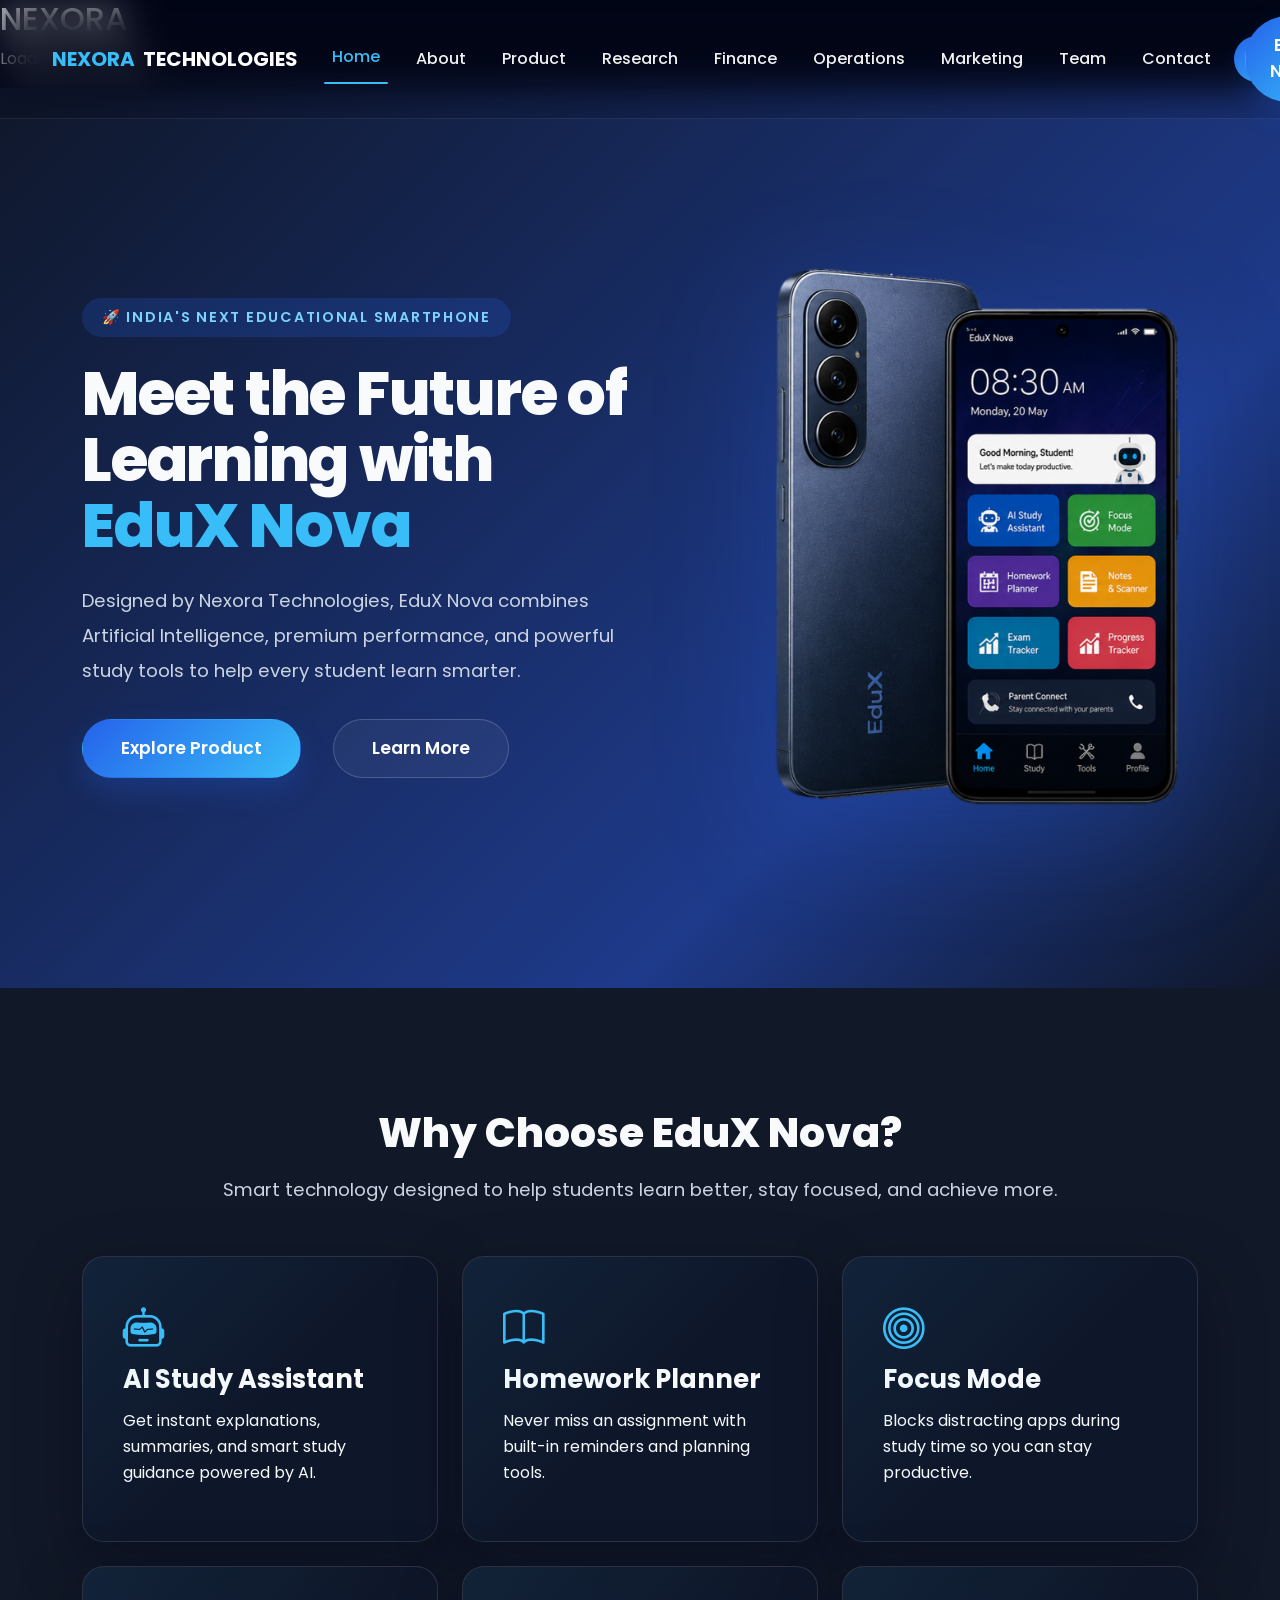
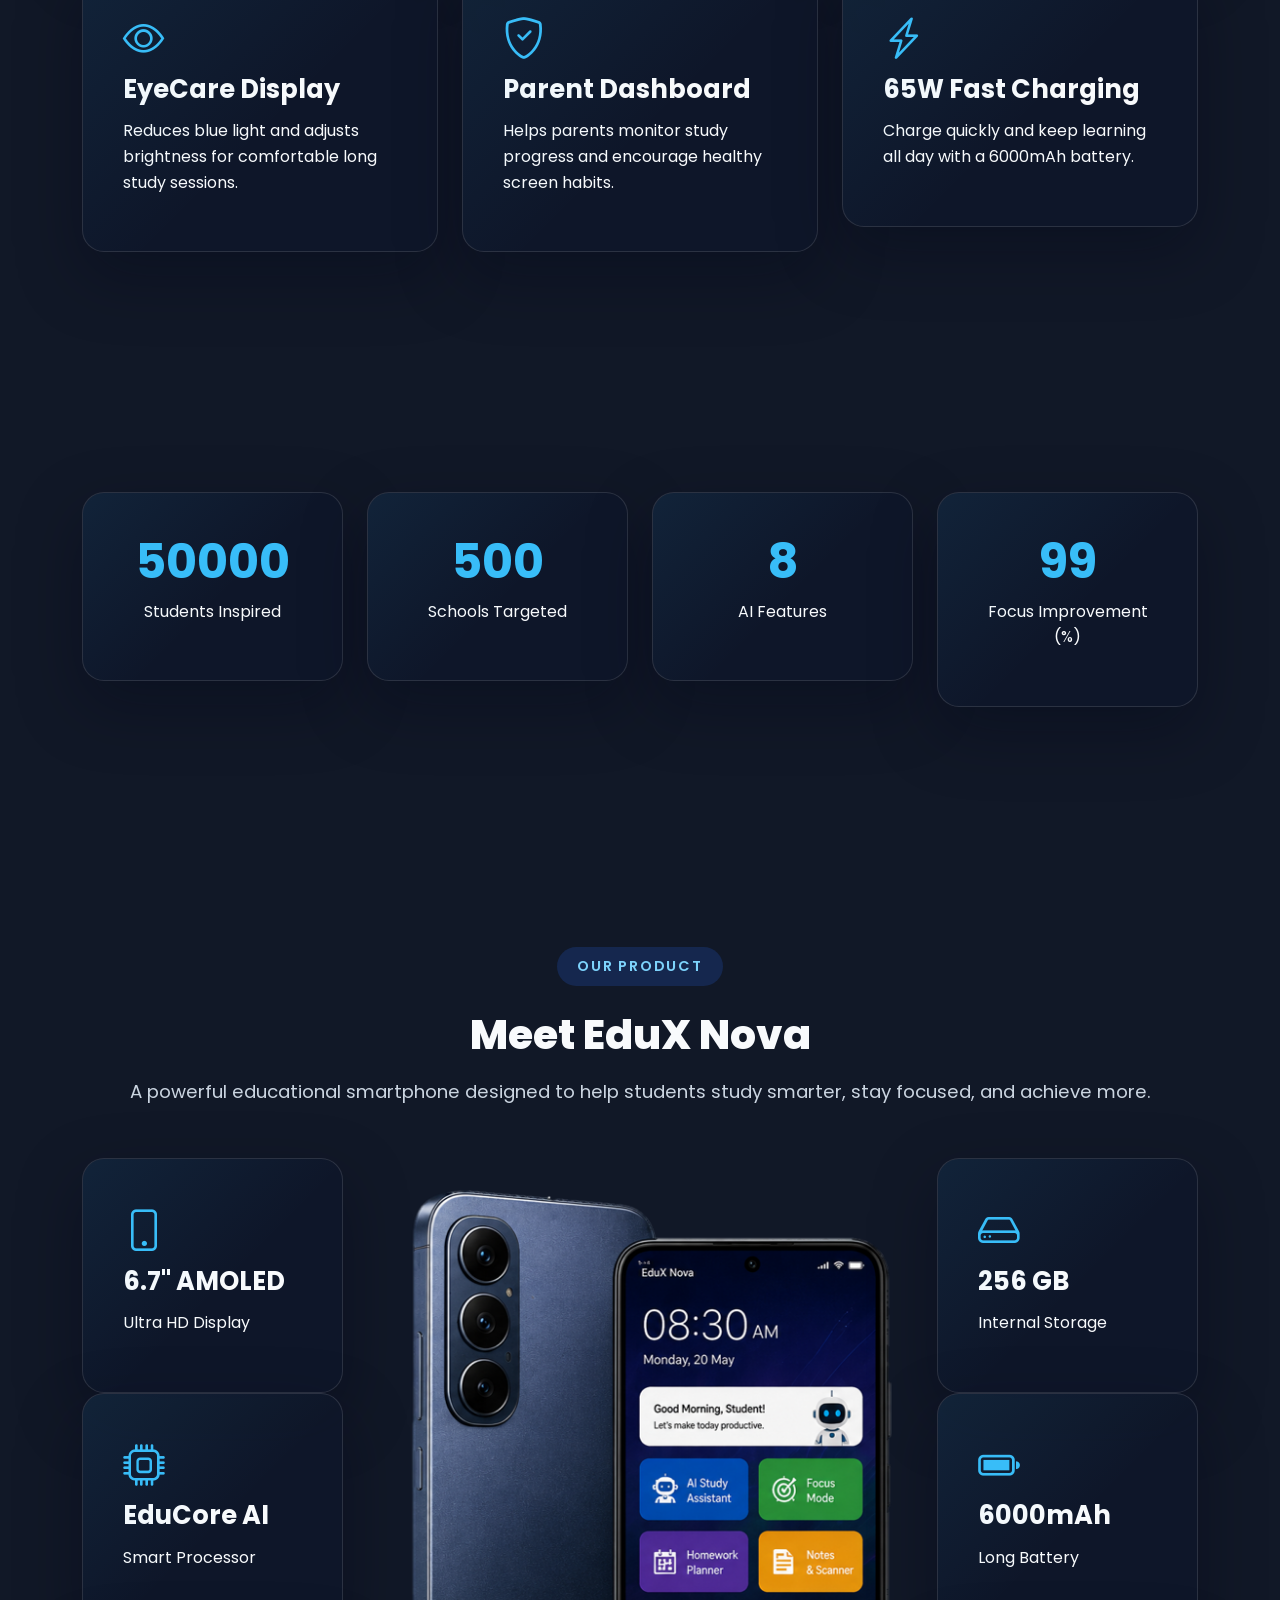
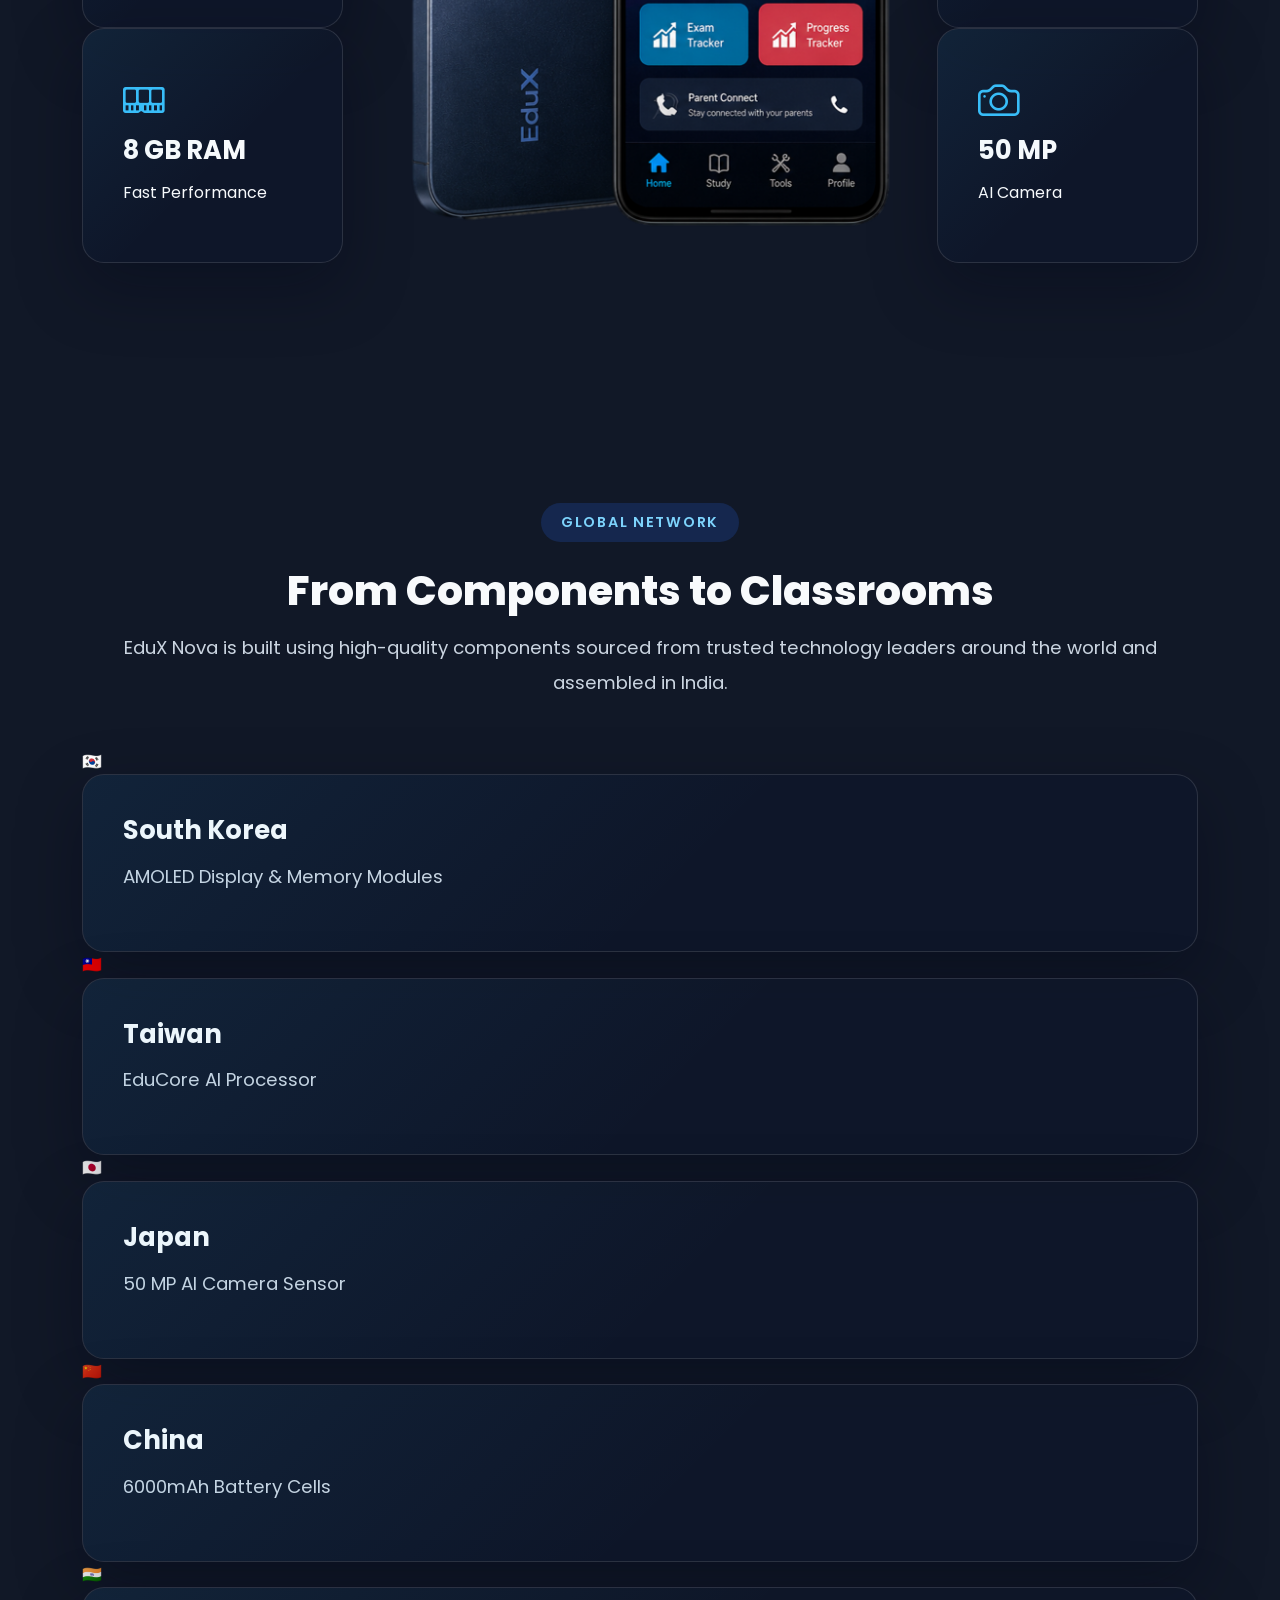
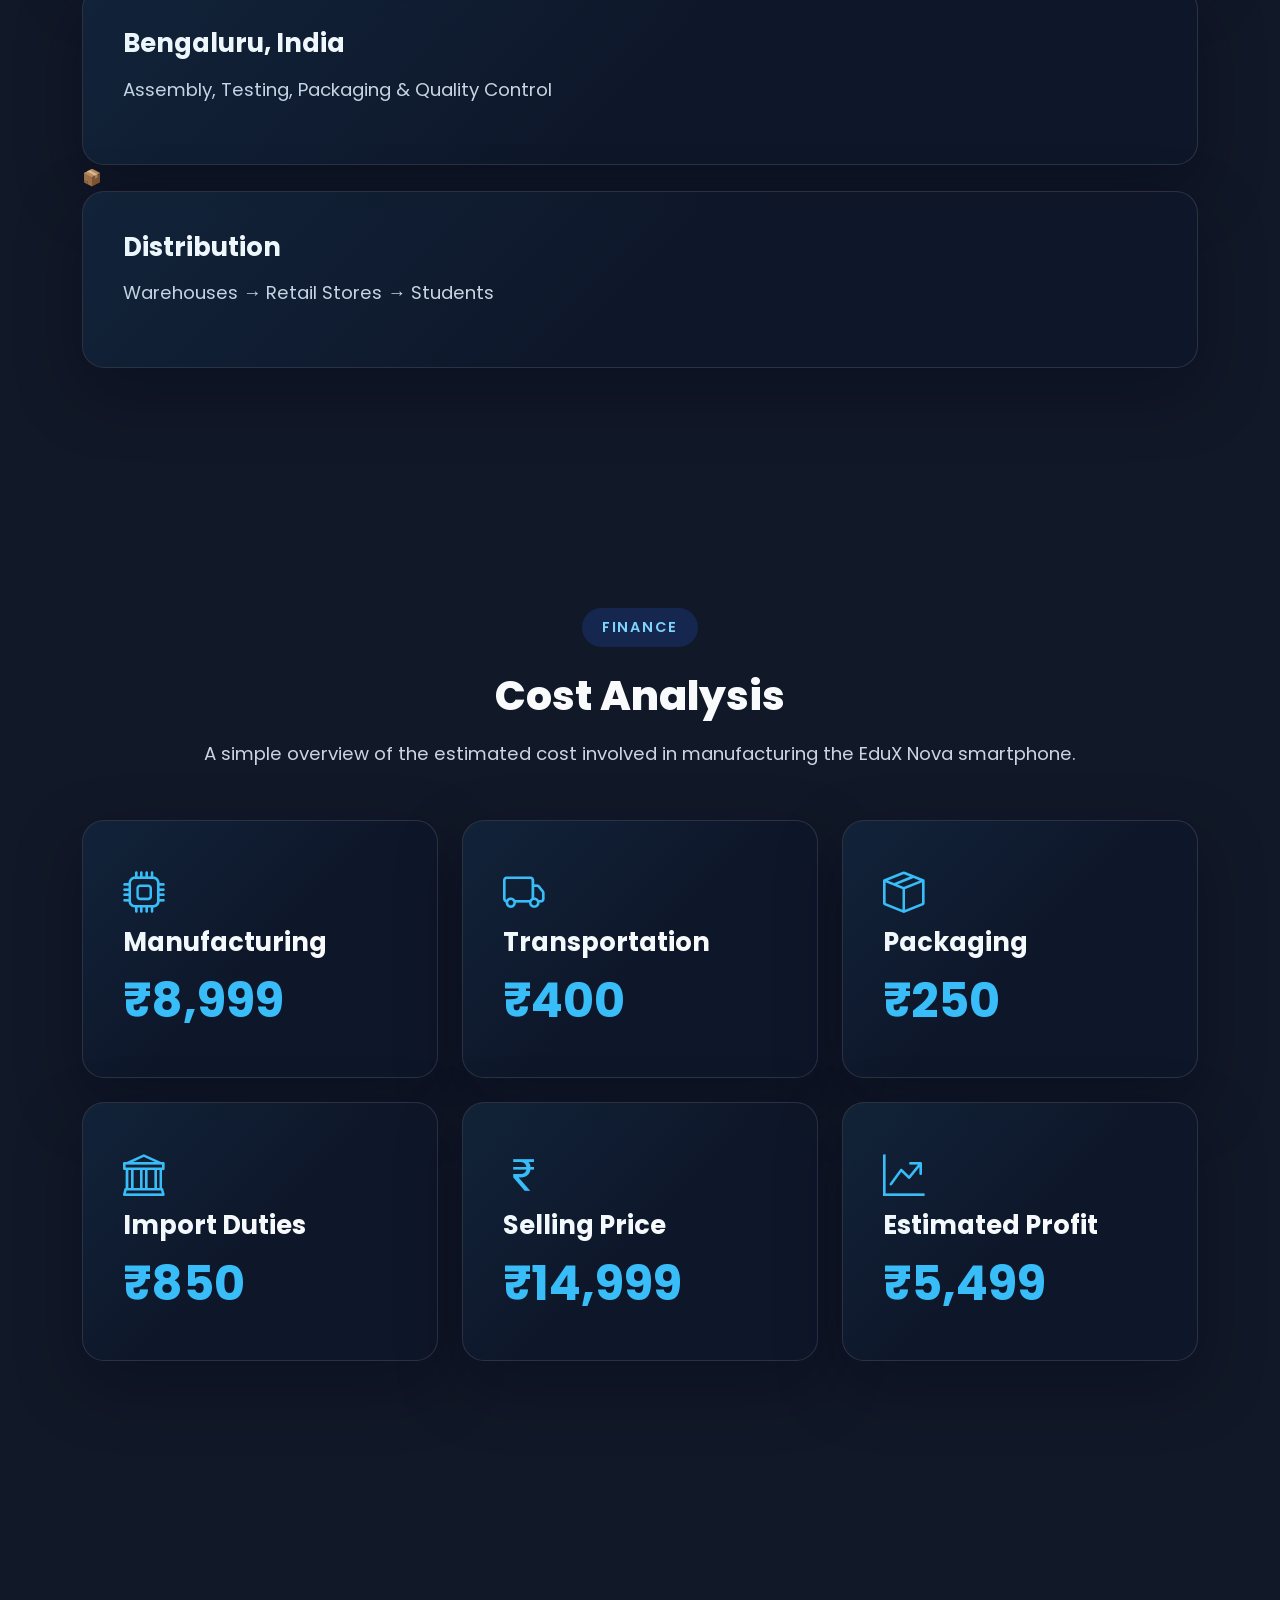
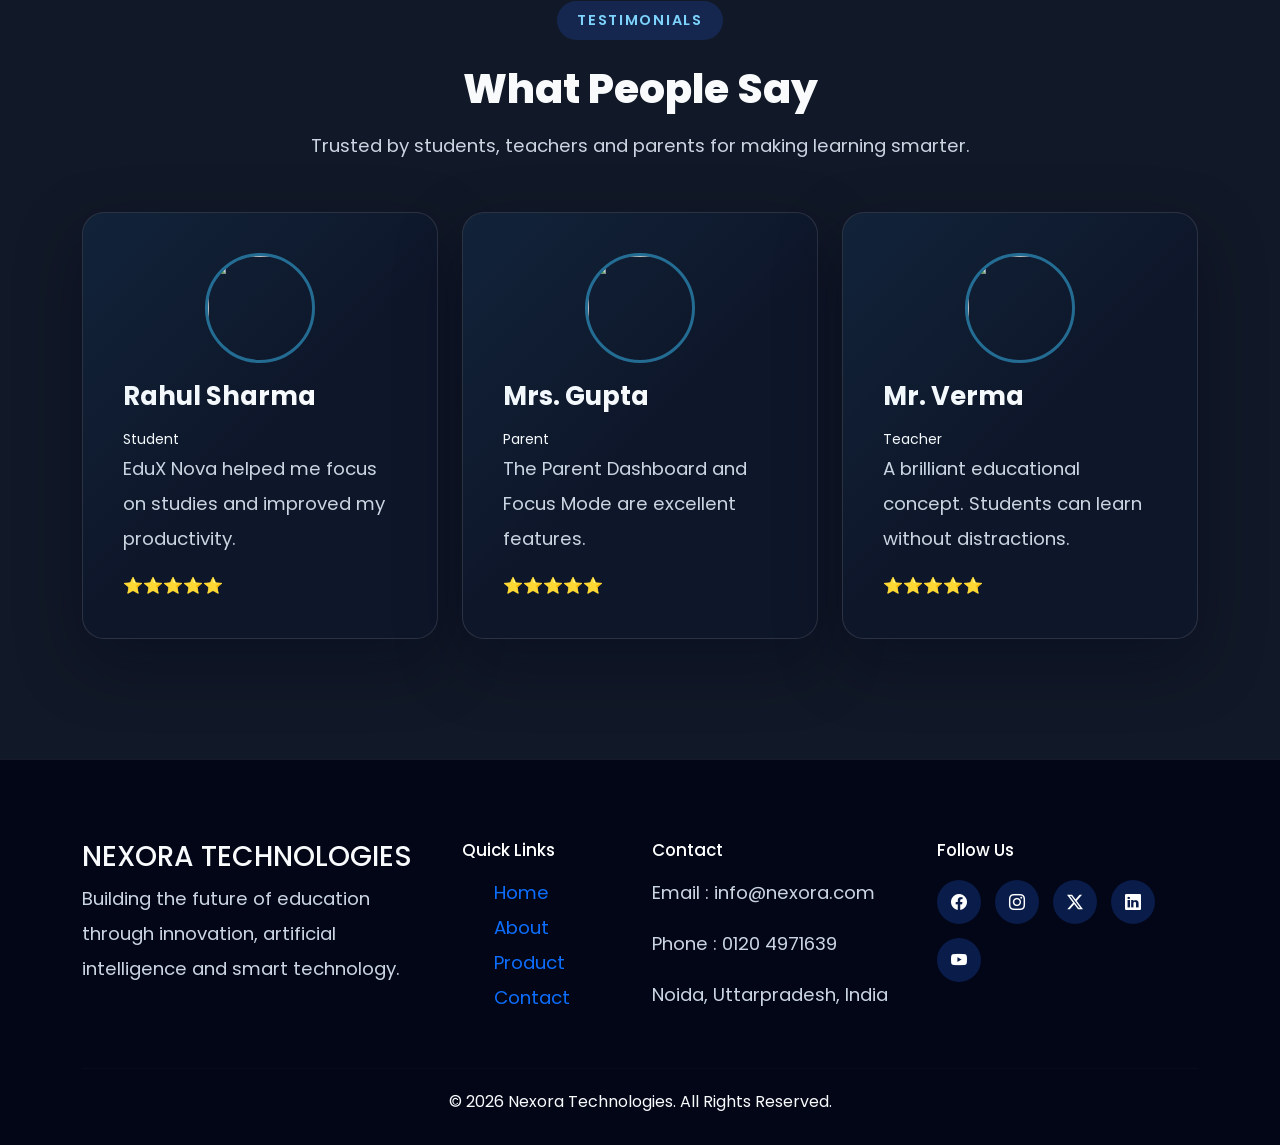
==== commit a3de4d47: "Refactor" ====
--- a/index.html
+++ b/index.html
@@ -699,9 +699,9 @@
 
                 <p>Email : info@nexora.com</p>
 
-                <p>Phone : +91 98765 43210</p>
-
-                <p>Bengaluru, Karnataka, India</p>
+                <p>Phone : 0120 4971639</p>
+
+                <p>Noida, Uttarpradesh, India</p>
 
             </div>
 
@@ -715,7 +715,7 @@
 
                     <a href="#"><i class="bi bi-facebook"></i></a>
 
-                    <a href="#"><i class="bi bi-instagram"></i></a>
+                    <a href="https://www.instagram.com/eduxnova.0/" target="_blank" rel="noopener noreferrer"><i class="bi bi-instagram"></i></a>
 
                     <a href="#"><i class="bi bi-twitter-x"></i></a>
 
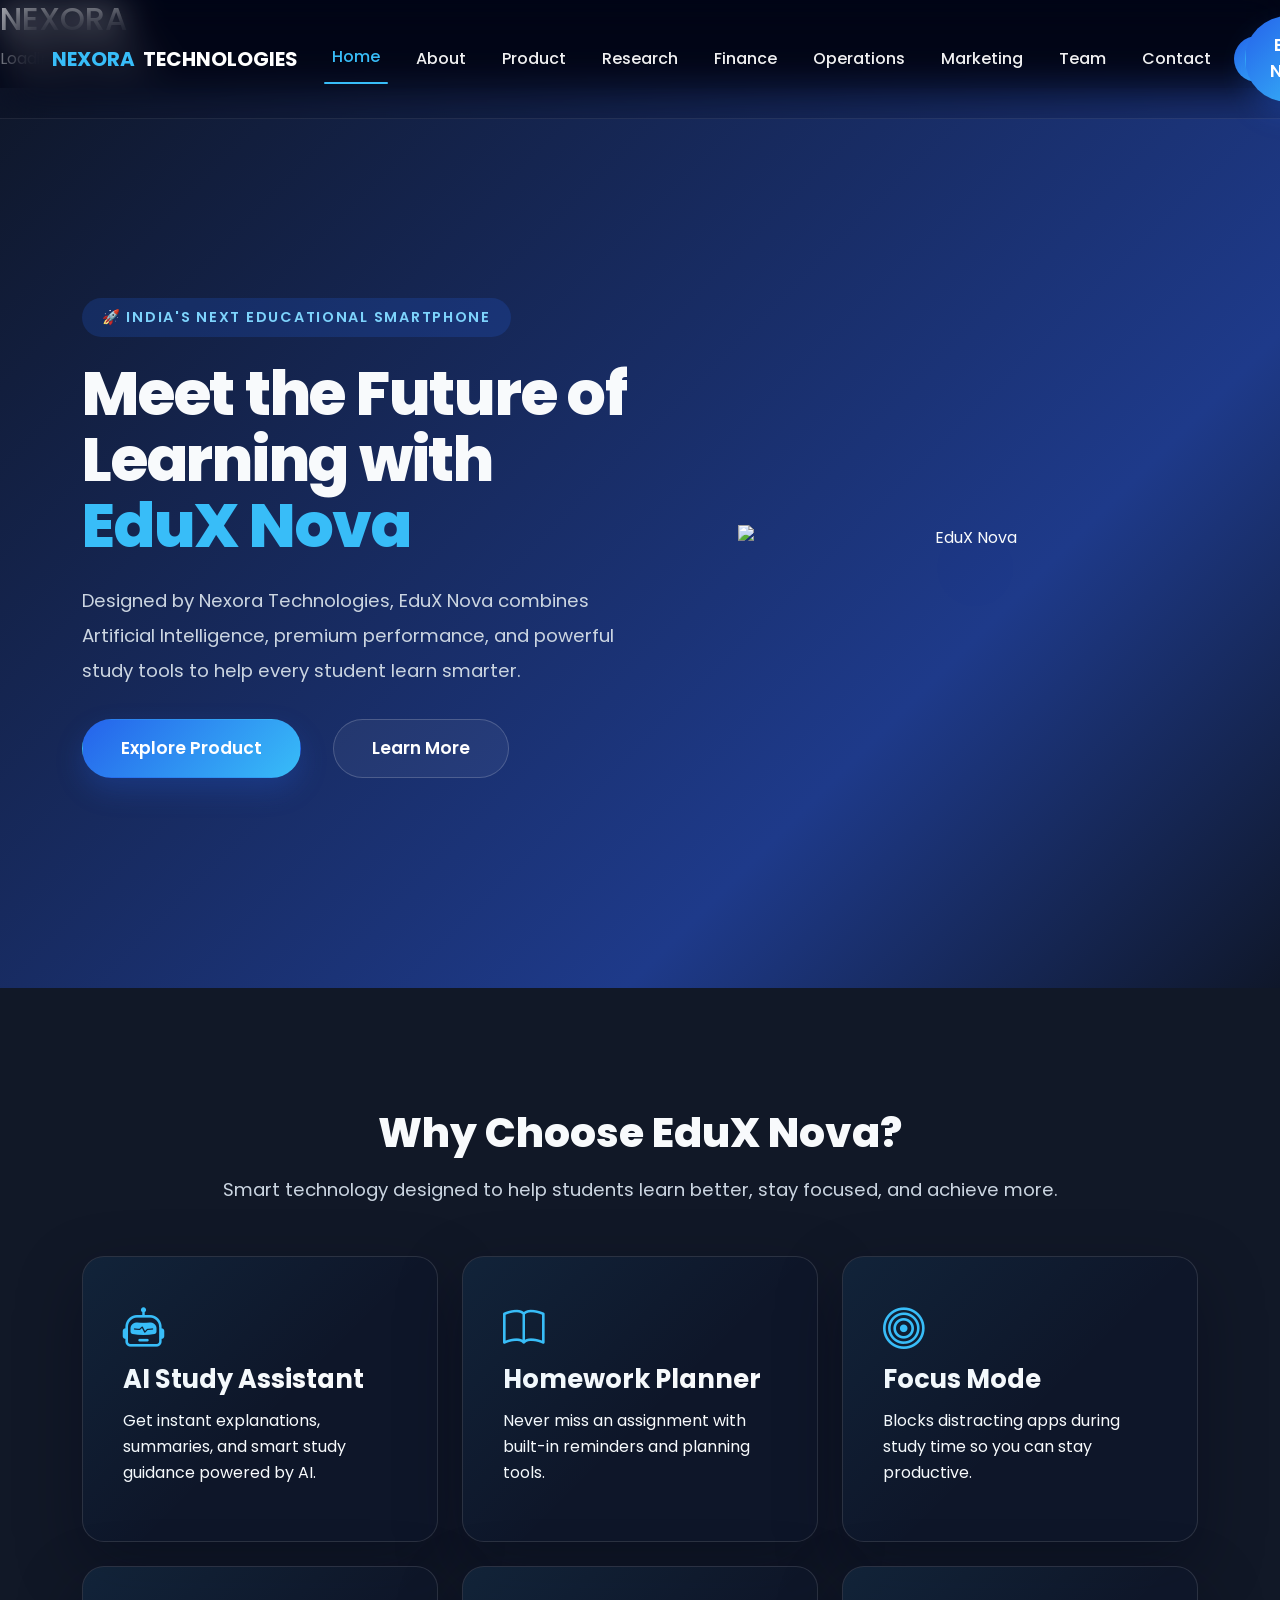
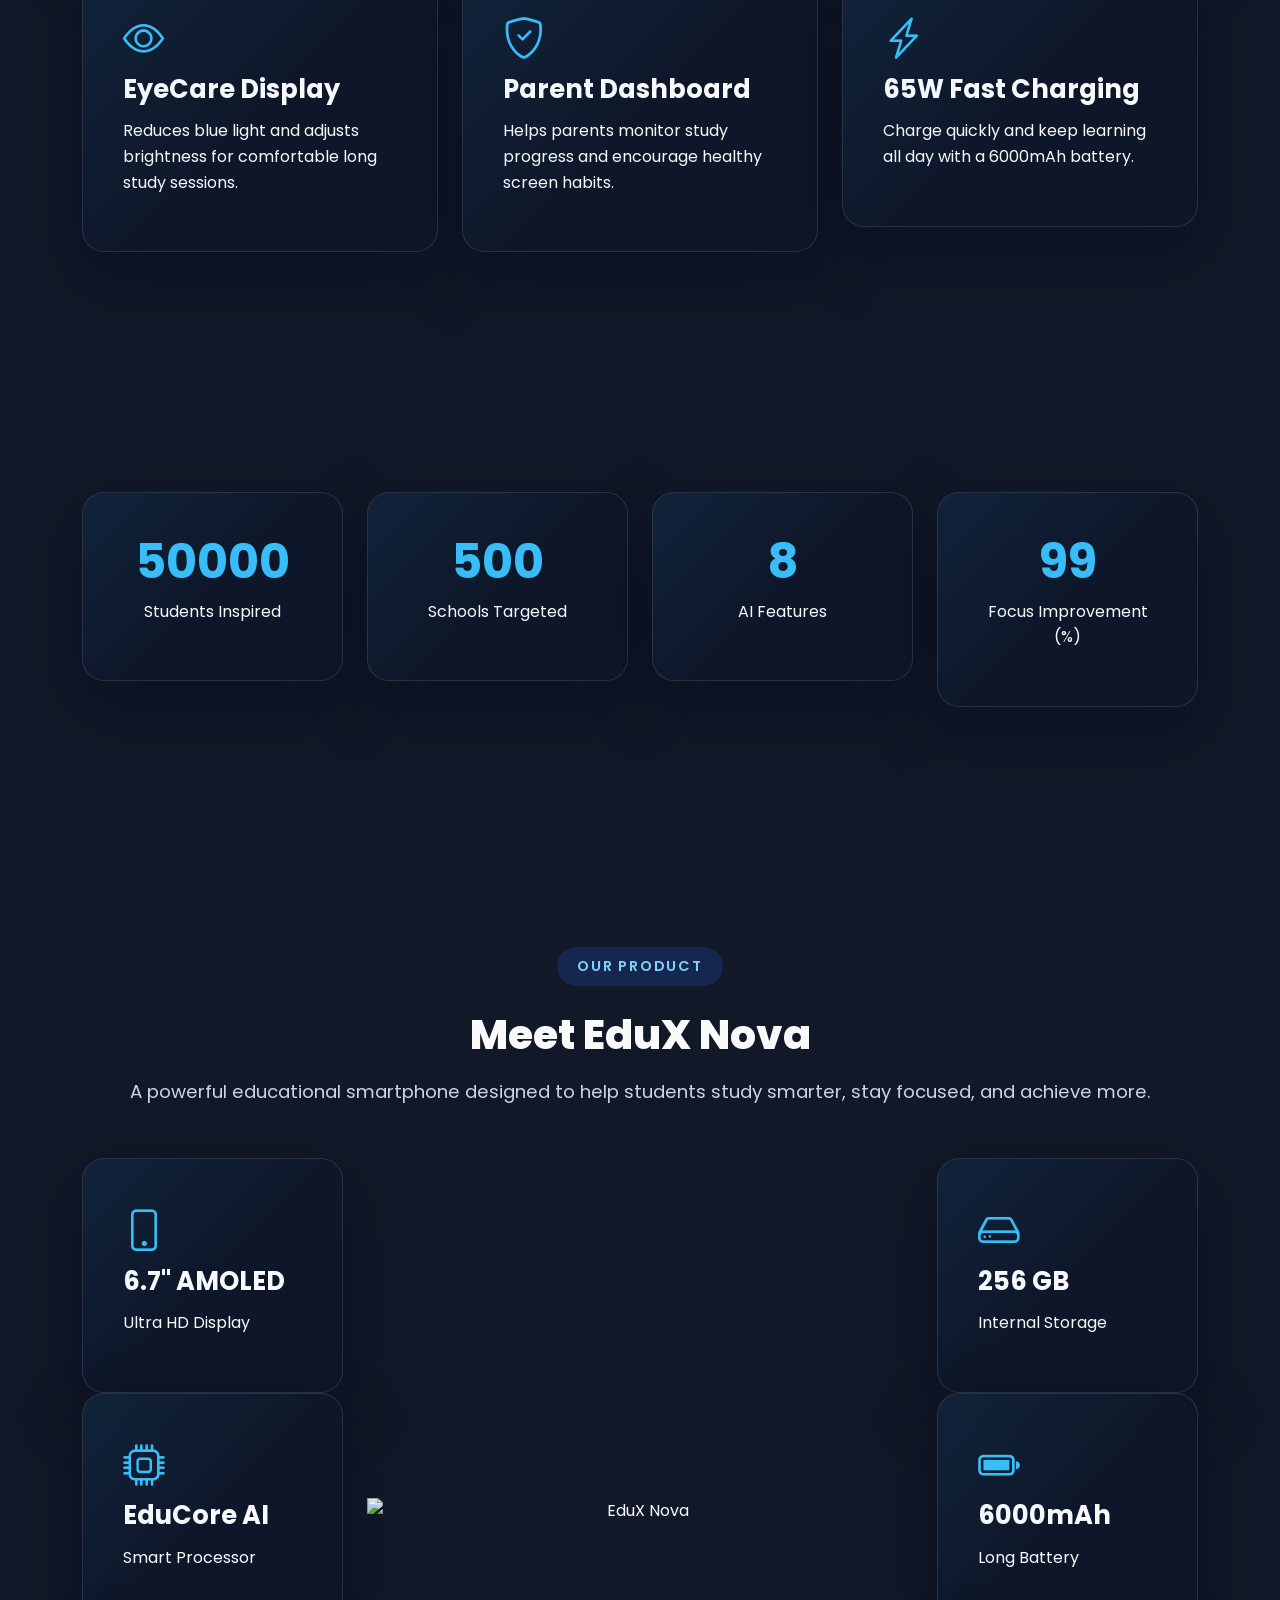
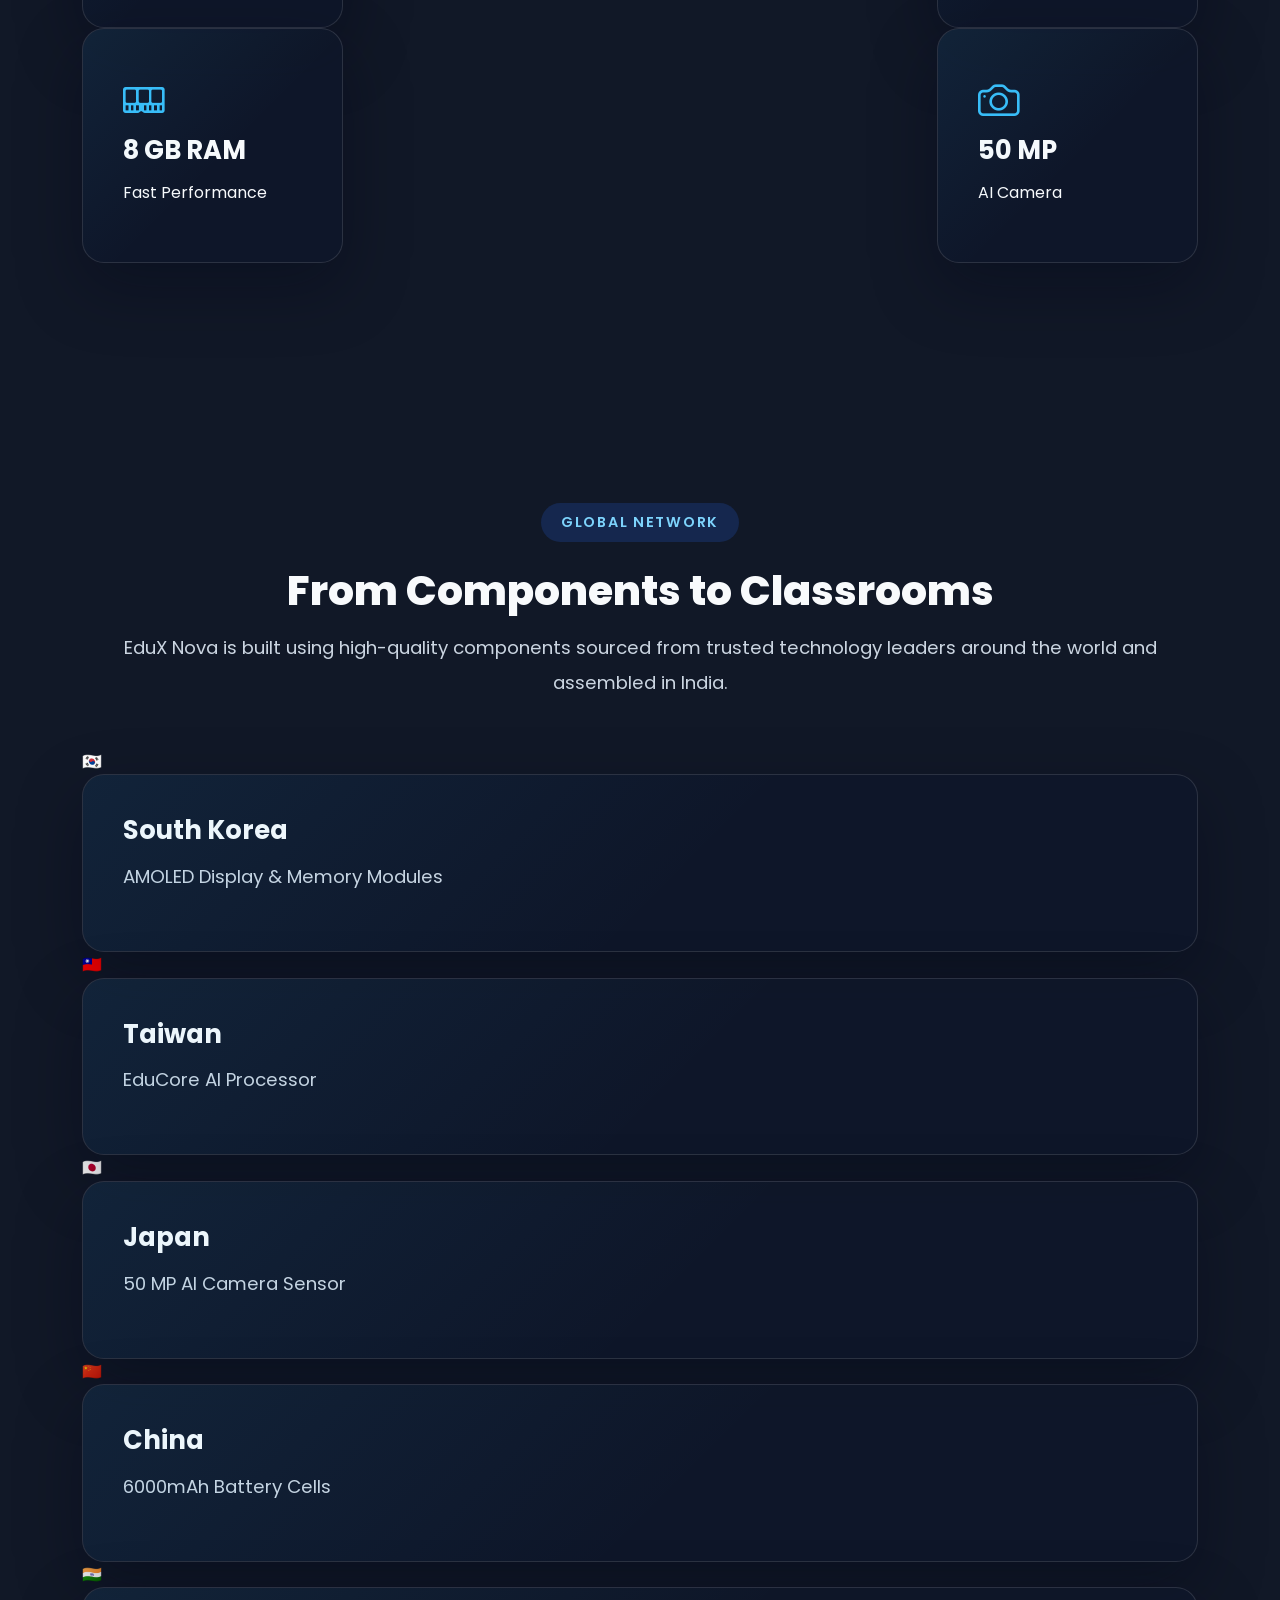
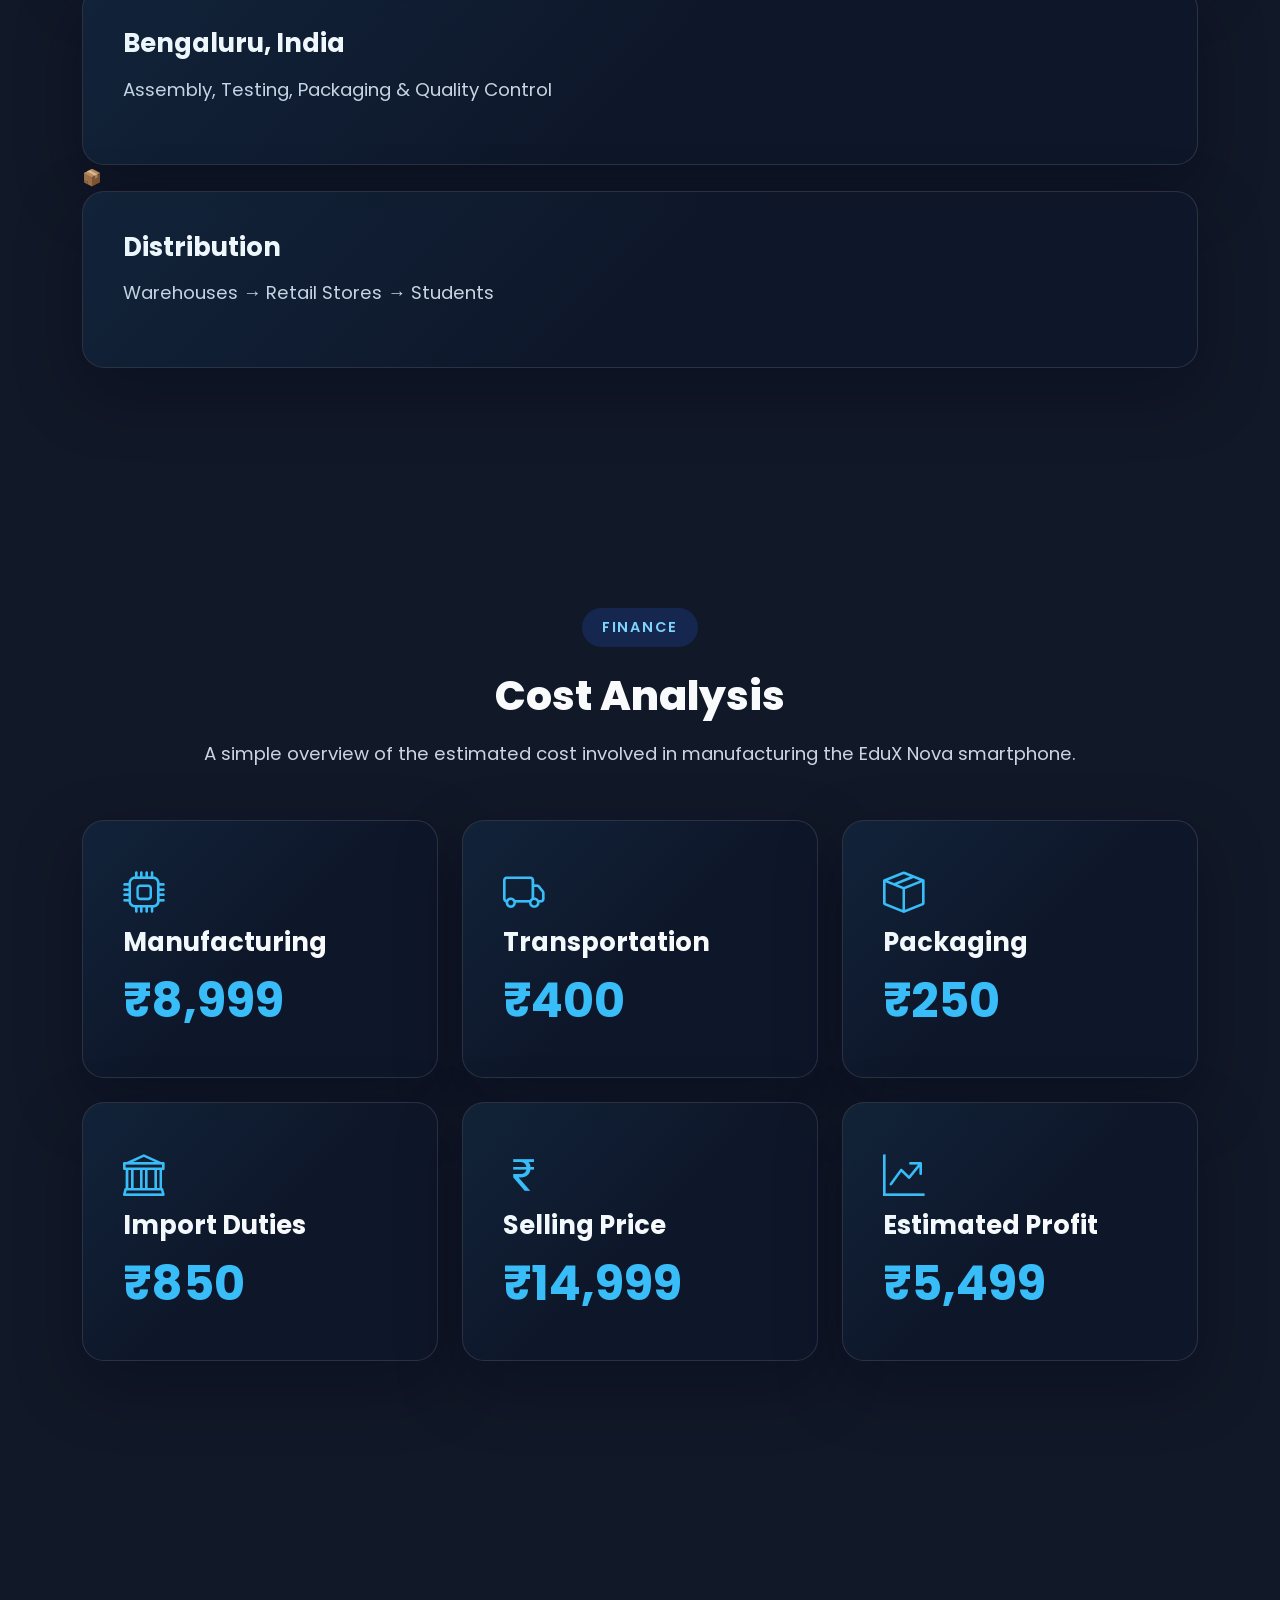
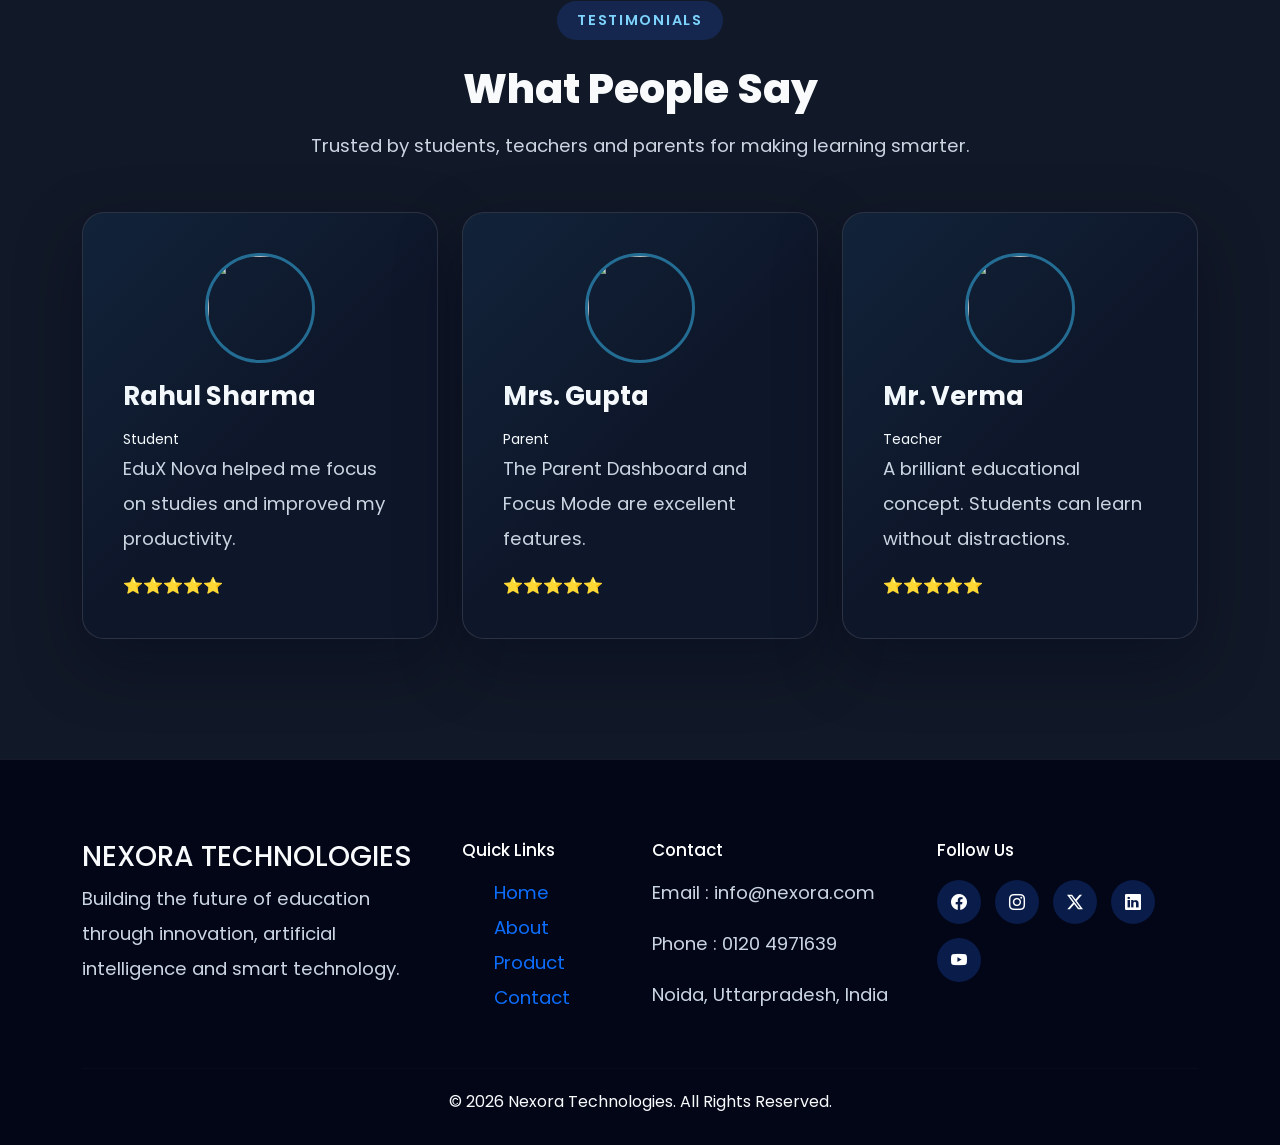
==== commit 208b75fb: "logo" ====
--- a/index.html
+++ b/index.html
@@ -175,7 +175,7 @@
 
             <div class="col-lg-6 text-center">
 
-                <img src="images/phone.png"
+                <img src="images/phone2.png"
                      class="hero-phone"
                      alt="EduX Nova">
 
@@ -367,7 +367,7 @@
 
             <div class="col-lg-6 text-center">
 
-                <img src="images/phone.png"
+                <img src="images/phone2.png"
                      class="showcase-phone"
                      alt="EduX Nova">
 
